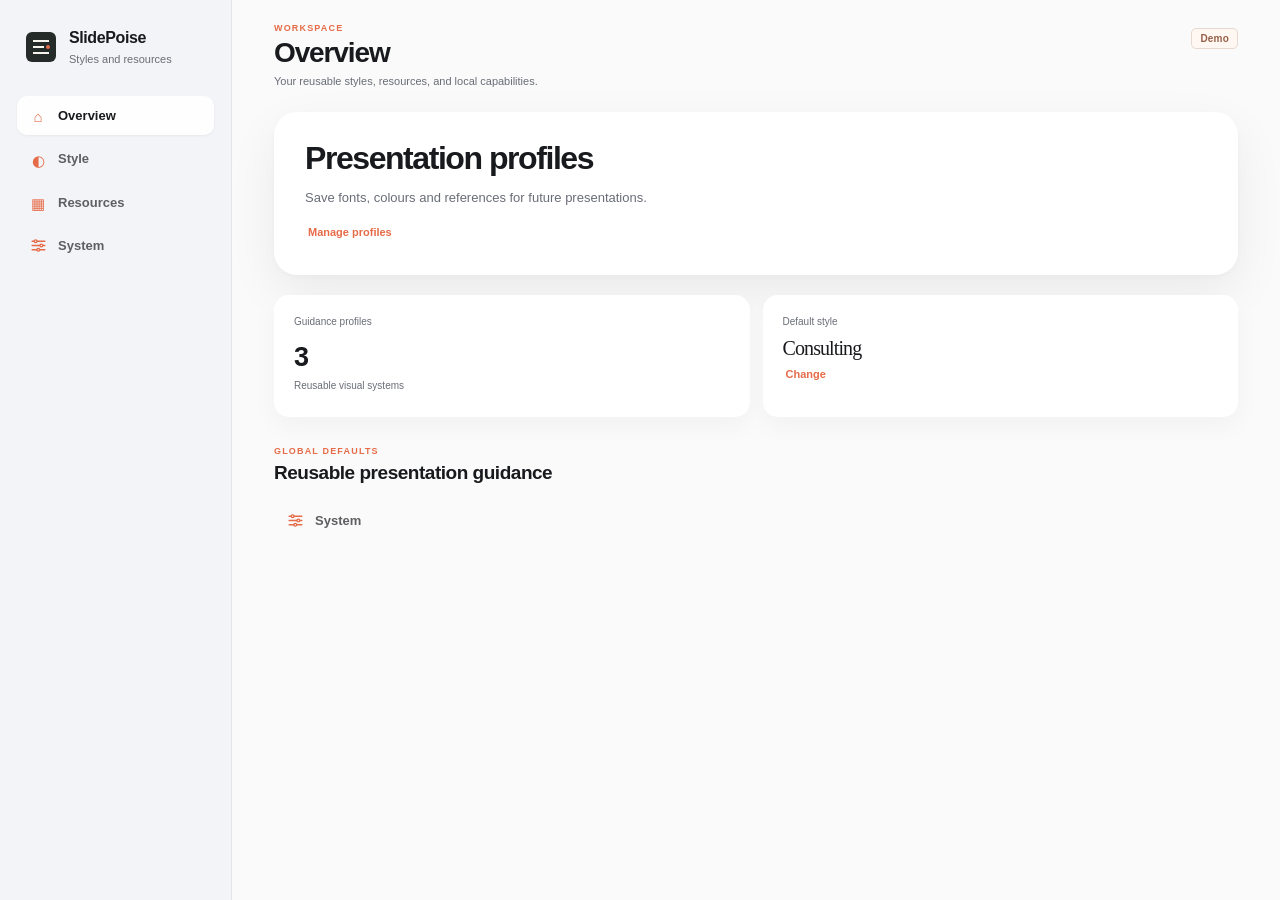
==== docs/site/console-demo/index.html @ f477fc36 "Publish the existing SlidePoise showcase at its own address" ====
<!doctype html>
<html lang="en">
<head>
<meta http-equiv="Content-Security-Policy" content="default-src 'self' data:; script-src 'self'; style-src 'self' 'unsafe-inline'; img-src 'self' data: blob:; connect-src 'none'; form-action 'none'; object-src 'none'; base-uri 'none'">
  <meta charset="utf-8">
  <meta name="viewport" content="width=device-width, initial-scale=1">
  <title>SlidePoise Console demo</title>
  <link rel="icon" href="mark.svg" type="image/svg+xml">
  <link rel="stylesheet" href="styles.css?v=af4ae235065250c0">
<link rel="stylesheet" href="demo.css"></head>
<body>
  <div class="app-shell">
    <aside class="sidebar">
      <div class="brand"><img class="brand-mark" src="mark.svg" width="32" height="32" alt=""><div><strong>SlidePoise</strong><small>Styles and resources</small></div></div>
      <nav aria-label="Primary">
        <button class="nav-item active" data-view="overview"><span class="nav-icon">⌂</span><span>Overview</span></button>
        <button class="nav-item" data-view="design"><span class="nav-icon">◐</span><span>Style</span></button>
        <button class="nav-item" data-view="resources"><span class="nav-icon">▦</span><span>Resources</span></button>
        <button class="nav-item" data-view="system"><span class="nav-icon"><svg viewBox="0 0 18 18" aria-hidden="true" focusable="false"><path d="M2.25 4.5h2.25m3 0h8.25M2.25 9h8.25m3 0h2.25M2.25 13.5h5m3 0h5.5"/><circle cx="6" cy="4.5" r="1.5"/><circle cx="12" cy="9" r="1.5"/><circle cx="8.75" cy="13.5" r="1.5"/></svg></span><span>System</span></button>
      </nav>
      
    </aside>
    <main>
      <header class="topbar"><div><p class="eyebrow" id="view-eyebrow">WORKSPACE</p><h1 id="view-title" tabindex="-1">Overview</h1><p id="view-description" class="view-description"></p></div><span class="demo-badge">Demo</span></header>
      <section class="view active" id="view-overview">
        <div class="hero-panel"><div><h2>Presentation profiles</h2><p>Save fonts, colours and references for future presentations.</p><button class="text-button" data-view="design">Manage profiles</button></div></div>
        <div class="overview-metrics" id="metrics"></div>
        <div class="overview-guidance">
        <div class="section-heading"><div><p class="eyebrow">GLOBAL DEFAULTS</p><h3>Reusable presentation guidance</h3></div></div>
        <button class="nav-item" data-view="system"><span class="nav-icon"><svg viewBox="0 0 18 18" aria-hidden="true" focusable="false"><path d="M2.25 4.5h2.25m3 0h8.25M2.25 9h8.25m3 0h2.25M2.25 13.5h5m3 0h5.5"/><circle cx="6" cy="4.5" r="1.5"/><circle cx="12" cy="9" r="1.5"/><circle cx="8.75" cy="13.5" r="1.5"/></svg></span><span>System</span></button>
        </div>
      </section>
      <section class="view" id="view-design"><div id="profile-chooser"></div><div class="design-settings" id="design-settings"></div></section>
      <section class="view" id="view-resources"><div class="library-grid" id="library-grid"></div></section>
      <section class="view" id="view-system"><div id="system-settings"></div><div class="health-grid" id="health-grid"></div></section>
    </main>
  </div>
  <dialog id="editor-dialog"><form id="editor-form"><div class="dialog-heading"><div><p class="eyebrow" id="editor-scope"></p><h2 id="editor-title"></h2></div><button type="button" class="icon-button" data-close aria-label="Close">×</button></div><div id="editor-fields"></div><p class="setting-help" id="editor-help"></p><p id="editor-error" class="error-message" role="alert" hidden></p><div class="dialog-actions"><button type="button" class="quiet-button" data-close>Cancel</button><button class="primary-button" id="editor-save" type="submit">Save changes</button></div></form></dialog>
  <dialog id="preview-dialog"><div class="preview-shell"><div class="dialog-heading"><h2 id="preview-title">Preview</h2><button class="icon-button" data-close aria-label="Close">×</button></div><div id="preview-body"></div></div></dialog>
  <dialog id="library-dialog" class="collection-dialog"><div class="dialog-heading"><div><p class="eyebrow">LIBRARY SET</p><h2 id="library-title"></h2></div><button class="icon-button" data-close aria-label="Close set">×</button></div><div id="library-detail"></div></dialog>
  <dialog id="profile-dialog" class="collection-dialog"><div class="dialog-heading"><div><p class="eyebrow" id="profile-dialog-scope">GUIDANCE PROFILE</p><h2 id="profile-title"></h2></div><button class="icon-button" data-close aria-label="Close profile">×</button></div><div id="profile-content"></div></dialog>
  <dialog id="component-dialog" class="component-dialog"><div class="dialog-heading"><div><p class="eyebrow">NATIVE COMPONENT</p><h2 id="component-title"></h2></div><button class="icon-button" data-close aria-label="Close component">×</button></div><div id="component-content"></div></dialog>
  <div id="toast" class="toast" role="status" hidden></div>
  <script src="dialog-dismiss.js"></script>
  <script src="fixtures.js"></script><script src="adapter.js?v=95c6bebb378f7e5f"></script><script src="app.js?v=a6e9fded26f8b0d4"></script>
  <script src="authoring.js"></script>
  <script src="components.js"></script>
</body>
</html>
---- docs/site/console-demo/styles.css ----
:root {
  font: 100%/1.5 -apple-system, BlinkMacSystemFont, "SF Pro Text", "Segoe UI", sans-serif;
  color: #191a1d;
  background: #fafafa;
  --ink: #191a1d;
  --muted: #696d76;
  --faint: #858a94;
  --line: #e3e5e9;
  --surface: #fff;
  --accent: #e66b48;
  --soft: #fff0e9;
  --green: #23845a;
  --shadow: 0 18px 50px rgba(0,0,0,.065), 0 2px 8px rgba(0,0,0,.035);
}
* { box-sizing: border-box; }
[hidden] { display: none !important; }
body { margin: 0; min-width: 320px; min-height: 100vh; background: #fafafa; }
button, input, select, textarea { font: inherit; }
button { color: inherit; cursor: pointer; }
button:focus-visible, a:focus-visible { outline: 2px solid rgba(230,107,72,.42); outline-offset: 2px; }
.app-shell { display: grid; grid-template-columns: 232px minmax(0,1fr); min-height: 100vh; }
.sidebar { position: sticky; top: 0; height: 100vh; display: flex; flex-direction: column; padding: 24px 17px 18px; border-right: 1px solid var(--line); background: #f3f4f7; backdrop-filter: blur(24px) saturate(150%); }
.brand { display: flex; align-items: center; gap: 12px; padding: 2px 8px 28px; }
.brand strong, .brand small, .sidebar-footer strong, .sidebar-footer small { display: block; }
.brand strong { font-size: 16px; letter-spacing: -.025em; }
.brand small, .sidebar-footer small { margin-top: 1px; color: var(--muted); font-size: 11px; }
.brand-mark { display: block; width: 32px; height: 32px; flex: 0 0 auto; }
nav { display: grid; gap: 4px; }
.nav-item { display: flex; align-items: center; gap: 11px; padding: 10px 12px; border: 0; border-radius: 10px; color: #5f5f63; background: transparent; text-align: left; font-size: 13px; font-weight: 560; transition: background 120ms ease, transform 100ms ease; }
.nav-item:active { transform: scale(.98); }
.nav-item.active { color: var(--ink); background: rgba(255,255,255,.9); box-shadow: 0 1px 3px rgba(0,0,0,.055); }
.nav-icon { width: 18px; height: 18px; display: grid; place-items: center; flex: 0 0 18px; color: var(--accent); text-align: center; font-size: 15px; }
.nav-icon svg { display: block; width: 17px; height: 17px; overflow: visible; fill: none; stroke: currentColor; stroke-width: 1.4; stroke-linecap: round; stroke-linejoin: round; }
.sidebar-footer { display: flex; align-items: center; gap: 10px; margin-top: auto; padding: 14px 9px 0; border-top: 1px solid var(--line); }
.sidebar-footer strong { font-size: 11px; }
.status-dot, .scope-dot { width: 8px; height: 8px; flex: 0 0 auto; border-radius: 50%; background: var(--green); box-shadow: 0 0 0 4px rgba(35,132,90,.12); }
main { width: 100%; max-width: 1460px; margin: 0 auto; padding: 0 42px 64px; }
.topbar { min-height: 112px; display: flex; align-items: center; justify-content: space-between; gap: 28px; }
.topbar h1 { margin: 2px 0 0; font-size: 28px; line-height: 1.08; font-weight: 670; letter-spacing: -.04em; }
.eyebrow { margin: 0; color: var(--accent); font-size: 9px; font-weight: 750; letter-spacing: .13em; text-transform: uppercase; }
.view-description { margin: 5px 0 0; color: var(--muted); font-size: 11px; }
.top-actions, .inline-actions, .dialog-actions, .card-actions { display: flex; align-items: center; gap: 9px; }
.primary-button, .quiet-button, .text-button, .icon-button { border: 0; border-radius: 9px; transition: transform 100ms ease, background 120ms ease, box-shadow 120ms ease; }
.primary-button { padding: 10px 15px; color: #fff; background: var(--ink); box-shadow: 0 5px 14px rgba(0,0,0,.14); font-size: 12px; font-weight: 650; }
.quiet-button { padding: 10px 14px; color: #454549; background: rgba(255,255,255,.78); box-shadow: inset 0 0 0 1px var(--line); font-size: 12px; font-weight: 600; }
.text-button { padding: 6px 3px; color: var(--accent); background: transparent; font-size: 11px; font-weight: 650; }
.icon-button { width: 32px; height: 32px; display: grid; place-items: center; color: var(--muted); background: rgba(0,0,0,.04); font-size: 19px; }
.primary-button:active, .quiet-button:active, .text-button:active { transform: scale(.97); }
.view { display: none; animation: materialize 220ms ease-out both; }
.view.active { display: block; }
@keyframes materialize { from { opacity: 0; transform: translateY(4px); } to { opacity: 1; transform: none; } }
#view-overview.active { display: grid; gap: 20px; }
.overview-guidance { display: grid; gap: 14px; margin-top: 8px; }
.overview-guidance > .section-heading { margin: 0; }
.hero-panel { display: flex; align-items: center; justify-content: space-between; overflow: hidden; padding: 28px 30px; border: 1px solid rgba(255,255,255,.84); border-radius: 23px; background: var(--surface); box-shadow: var(--shadow); }
.hero-panel h2 { margin: 0; font: 550 clamp(24px,2.6vw,32px)/1.1 -apple-system, BlinkMacSystemFont, "Segoe UI", sans-serif; letter-spacing: -.045em; }
.hero-panel p { margin: 12px 0 10px; color: var(--muted); font-size: 13px; }
.overview-metrics { display: grid; grid-template-columns: repeat(2,minmax(0,1fr)); gap: 13px; }
.metric-card, .latest-presentation-card, .overview-link, .library-card, .health-card, .design-control, .settings-panel { border: 1px solid rgba(255,255,255,.9); background: var(--surface); box-shadow: 0 8px 26px rgba(0,0,0,.04); }
.metric-card { min-height: 122px; padding: 18px 19px; border-radius: 15px; }
.metric-card > span, .metric-card small { display: block; color: var(--muted); font-size: 10px; }
.metric-card strong { display: block; margin-top: 8px; font-size: 27px; letter-spacing: -.045em; }
.metric-card .metric-profile { font: 500 20px/1.15 ui-serif, Georgia, serif; }
.latest-presentation-card { min-height: 257px; display: flex; align-items: center; gap: 25px; padding: 15px; border-radius: 16px; }
.latest-presentation-card h3 { margin: 4px 0 8px; font: 500 20px/1.15 ui-serif, Georgia, serif; }
.latest-preview { width: 58%; aspect-ratio: 16/9; overflow: hidden; border: 0; border-radius: 9px; background: #eee; }
.latest-preview img { width: 100%; height: 100%; display: block; object-fit: contain; }
.empty-slide { width: 54%; aspect-ratio: 16/9; position: relative; overflow: hidden; border-radius: 9px; background: #f8f6f3; box-shadow: inset 0 0 0 1px var(--line); }
.empty-slide span { position: absolute; width: 42%; height: 45%; left: 28%; top: 27%; border: 1px solid rgba(230,107,72,.35); }
.empty-slide i { position: absolute; width: 21%; height: 31%; background: rgba(230,107,72,.12); }
.empty-slide i:nth-child(2) { left: 19%; top: 20%; }.empty-slide i:nth-child(3) { right: 18%; bottom: 18%; }
.section-heading { display: flex; align-items: end; justify-content: space-between; gap: 18px; margin: 0 0 14px; }
.section-heading h3, .settings-panel h3 { margin: 0; font-size: 19px; letter-spacing: -.025em; }
.overview-links, .library-grid, .health-grid { display: grid; grid-template-columns: repeat(3,minmax(0,1fr)); gap: 13px; }
.overview-link { min-height: 152px; display: flex; flex-direction: column; padding: 20px; border-radius: 16px; text-align: left; transition: background 140ms ease, box-shadow 140ms ease; }
.overview-link:active { background: var(--soft); }
.overview-link .open-label { padding-top: 18px; }
.run-card-open { width: 100%; min-height: 190px; display: flex; flex: 1; flex-direction: column; padding: 19px; border: 0; background: transparent; text-align: left; }
.run-card-open:active { transform: scale(.992); }
.overview-link h4 { margin: 0 0 8px; font-size: 16px; line-height: 1.25; letter-spacing: -.025em; }
.overview-link p { margin: 0; color: var(--muted); font-size: 11px; }
.card-top { display: flex; justify-content: space-between; align-items: center; }
.card-actions { margin-top: auto; justify-content: flex-end; }
.project-path { display: block; max-width: 100%; overflow: hidden; margin-top: 10px; color: var(--faint); font: 8px/1.45 ui-monospace, SFMono-Regular, Menlo, monospace; text-overflow: ellipsis; white-space: nowrap; }
.status-label { display: inline-flex; align-items: center; gap: 6px; color: var(--green); font-size: 9px; font-weight: 650; text-transform: capitalize; }
.status-label::before { content: ""; width: 6px; height: 6px; border-radius: 50%; background: currentColor; }
.status-label.unavailable { color: #a15b49; }
.run-stage-strip { display: grid; grid-template-columns: repeat(4,minmax(0,1fr)); gap: 5px; margin: 20px 0 13px; }
.run-stage-strip > span { min-width: 0; color: var(--faint); }
.run-stage-strip i { display: block; height: 3px; border-radius: 3px; background: rgba(0,0,0,.07); }
.run-stage-strip small { display: block; margin-top: 6px; overflow: hidden; font-size: 7px; line-height: 1.3; text-overflow: ellipsis; white-space: nowrap; }
.run-stage-strip .available i { background: rgba(230,107,72,.35); }
.run-stage-strip .current { color: var(--ink); }
.run-stage-strip .current i { height: 4px; background: var(--accent); }
.open-label { display: flex; align-items: center; justify-content: space-between; margin-top: auto; color: var(--accent); font-size: 10px; font-weight: 650; }
.open-label b { color: var(--faint); font-size: 18px; font-weight: 400; }
.muted { color: var(--muted); font-size: 11px; line-height: 1.5; }
.empty-state { min-height: 126px; grid-column: 1/-1; display: grid; place-content: center; padding: 28px; border: 1px dashed rgba(0,0,0,.12); border-radius: 16px; text-align: center; }
.empty-state p { margin: 5px 0 0; color: var(--muted); font-size: 11px; }
.segmented { display: flex; gap: 3px; padding: 3px; border-radius: 10px; background: rgba(0,0,0,.045); }
.segmented button { padding: 7px 12px; border: 0; border-radius: 8px; color: var(--muted); background: transparent; font-size: 10px; }
.segmented button.selected { color: var(--ink); background: white; box-shadow: 0 1px 3px rgba(0,0,0,.08); }
.scope-banner { display: flex; align-items: center; gap: 13px; margin-bottom: 17px; padding: 13px 16px; border-radius: 13px; background: rgba(255,255,255,.63); box-shadow: inset 0 0 0 1px rgba(0,0,0,.045); }
.scope-banner strong, .scope-banner p { display: block; margin: 0; }.scope-banner strong { font-size: 11px; }.scope-banner p { margin-top: 2px; color: var(--muted); font-size: 10px; }
.scope-actions { display: flex; align-items: center; gap: 8px; margin-left: auto; }
.design-settings { display: grid; gap: 13px; }
.design-control { display: grid; grid-template-columns: minmax(0,1fr) auto; align-items: center; gap: 20px; padding: 22px; border-radius: 16px; text-align: left; transition: transform 120ms ease, box-shadow 120ms ease; }
.design-copy strong { display: block; margin-top: 8px; font: 500 22px/1.15 ui-serif, Georgia, serif; }
.design-copy p { margin: 7px 0 0; color: var(--muted); font-size: 10px; }
.inheritance { display: inline-block; margin-top: 10px; color: var(--accent); font-size: 9px; }
.design-visual, .type-preview, .palette-preview { width: 176px; min-height: 105px; display: grid; place-items: center; border: 1px solid var(--line); border-radius: 13px; background: rgba(255,255,255,.68); }
.design-visual small, .palette-preview small { color: var(--accent); font-size: 9px; }
.communication-mini { width: 88px; height: 48px; position: relative; display: block; }
.communication-mini i, .communication-mini b, .communication-mini em { position: absolute; display: block; background: var(--accent); }
.communication-mini i { left: 0; top: 2px; width: 24px; height: 44px; opacity: .15; }.communication-mini b { left: 33px; top: 4px; width: 55px; height: 6px; }.communication-mini b:nth-of-type(2) { top: 17px; width: 40px; opacity: .45; }.communication-mini em { left: 33px; top: 31px; width: 55px; height: 15px; opacity: .13; }
.density-summary { display: flex; align-items: center; gap: 12px; margin-top: 13px; color: var(--muted); font-size: 9px; }
.density-bars { display: flex; gap: 3px; }.density-bars i { width: 12px; height: 4px; background: var(--accent); opacity: .55; }
.type-preview b, .type-preview small { display: block; }.type-preview b { font-size: 31px; font-weight: 500; }.type-preview small { color: var(--muted); font-size: 10px; }
.type-divider { color: var(--faint); font-family: inherit; font-size: 15px; }
.palette-preview { grid-template-columns: repeat(4,26px); align-content: center; gap: 5px; }.palette-preview i { width: 26px; height: 38px; display: block; border-radius: 4px; }.palette-preview small { grid-column: 1/-1; margin-top: 10px; text-align: center; }
.inline-label { display: grid; gap: 4px; color: var(--muted); font-size: 9px; text-transform: uppercase; letter-spacing: .07em; }
select, input, textarea { width: 100%; min-width: 0; padding: 10px 11px; border: 1px solid var(--line); border-radius: 11px; color: var(--ink); background: rgba(255,255,255,.88); outline: none; }
select { appearance: none; padding-right: 38px; background-image: radial-gradient(circle at calc(100% - 18px) 50%, rgba(0,0,0,.055) 0 11px, transparent 11.5px), linear-gradient(45deg, transparent 50%, #6e6e73 50%), linear-gradient(135deg, #6e6e73 50%, transparent 50%); background-position: center, calc(100% - 20px) 50%, calc(100% - 16px) 50%; background-size: auto, 4px 4px, 4px 4px; background-repeat: no-repeat; }
select:focus, input:focus, textarea:focus { border-color: rgba(230,107,72,.5); box-shadow: 0 0 0 3px rgba(230,107,72,.09); }
.library-card { min-height: 190px; padding: 20px; border-radius: 16px; text-align: left; }
.library-card h3 { margin: 17px 0 4px; }.library-card p { margin: 0; color: var(--muted); font-size: 11px; }.library-card .text-button { display: block; margin-top: 14px; }
.collection-symbol { width: 50px; height: 50px; display: grid; place-items: center; border-radius: 13px; color: var(--accent); background: var(--soft); font-size: 24px; }
#library-detail { margin-top: 32px; }
.library-item-grid { display: grid; grid-template-columns: repeat(2,minmax(0,1fr)); gap: 10px; }
.resource-card { min-height: 140px; display: grid; grid-template-columns: 128px 1fr; gap: 14px; padding: 12px; border: 1px solid var(--line); border-radius: 14px; background: rgba(255,255,255,.67); }
.resource-thumbnail { min-height: 112px; display: grid; place-items: center; overflow: hidden; border: 0; border-radius: 10px; background: #f0efed; }.resource-thumbnail img { width: 100%; height: 100%; object-fit: contain; }.resource-copy h4 { margin: 3px 0 6px; }.resource-copy p { margin: 0; color: var(--muted); font-size: 10px; }
.settings-panel { margin-bottom: 14px; padding: 20px; border-radius: 16px; }.settings-panel > .muted { margin: 4px 0 15px; }.settings-panel > label:not(.setting-row) { display: block; margin-top: 15px; color: var(--muted); font-size: 10px; }.settings-panel > label input, .settings-panel > label textarea { margin-top: 6px; }
.setting-row { min-height: 64px; display: grid; grid-template-columns: minmax(0,1fr) 220px; align-items: center; gap: 18px; padding: 11px 0; border-top: 1px solid var(--line); }.setting-row strong, .setting-row small { display: block; }.setting-row strong { font-size: 11px; }.setting-row small { margin-top: 2px; color: var(--muted); font-size: 9px; }
.switch-control { justify-self: end; }.switch-control input { position: absolute; opacity: 0; pointer-events: none; }.switch-control span { width: 42px; height: 24px; display: block; padding: 3px; border-radius: 99px; background: #b7b7bc; transition: 160ms ease; }.switch-control span::after { content: ""; width: 18px; height: 18px; display: block; border-radius: 50%; background: #fff; box-shadow: 0 1px 3px rgba(0,0,0,.22); transition: transform 160ms ease; }.switch-control input:checked + span { background: var(--green); }.switch-control input:checked + span::after { transform: translateX(18px); }
.health-grid { margin-top: 2px; }.health-card { position: relative; width: 100%; height: 138px; display: block; padding: 18px; border-radius: 14px; text-align: left; transition: transform 100ms ease, box-shadow 140ms ease; }.health-card:active { transform: scale(.985); }.health-card h4 { margin: 15px 0 4px; font-size: 16px; }.health-card p { max-width: calc(100% - 24px); margin: 0; overflow: hidden; color: var(--muted); font-size: 11px; line-height: 1.4; text-overflow: ellipsis; white-space: nowrap; }.health-card > b { position: absolute; right: 18px; bottom: 16px; color: var(--faint); font-size: 20px; font-weight: 400; }
.project-workspace-heading { display: flex; align-items: end; justify-content: space-between; gap: 20px; margin: 8px 0 20px; }.project-workspace-heading h2 { margin: 3px 0 0; font: 500 34px/1.1 ui-serif, Georgia, serif; letter-spacing: -.035em; }.back-button { margin-bottom: 5px; }
.run-panel-frame { display: block; width: 100%; min-height: calc(100vh - 188px); margin-top: 10px; border: 1px solid var(--line); border-radius: 17px; background: #f7f7f8; box-shadow: 0 8px 26px rgba(0,0,0,.04); }
.output-grid { display: grid; grid-template-columns: repeat(3,1fr); gap: 12px; }.output-card { min-height: 150px; display: flex; flex-direction: column; padding: 11px; border: 1px solid var(--line); border-radius: 13px; background: rgba(255,255,255,.65); }.output-card a { margin-top: 9px; color: var(--ink); font-size: 10px; font-weight: 650; text-decoration: none; }.output-card small { color: var(--muted); font-size: 8px; }.output-image { aspect-ratio: 16/9; overflow: hidden; padding: 0; border: 0; border-radius: 7px; background: #eee; }.output-image img { width: 100%; height: 100%; display: block; object-fit: contain; }.file-type { flex: 1; display: grid; place-items: center; border-radius: 7px; color: var(--accent); background: var(--soft); font-weight: 750; }
.technical-files { margin-top: 22px; padding: 14px; border-top: 1px solid var(--line); }.technical-files summary { cursor: pointer; font-size: 10px; font-weight: 650; }.technical-files a { display: block; padding: 5px 0; color: var(--muted); font: 8px ui-monospace, monospace; text-decoration: none; }
.file-list { display: grid; gap: 6px; }.file-row { display: flex; justify-content: space-between; gap: 20px; padding: 12px 14px; border-radius: 10px; color: var(--ink); background: rgba(255,255,255,.7); font-size: 10px; text-decoration: none; }.file-row small { color: var(--muted); }.file-button { display: inline-block; }
dialog { box-sizing: border-box; width: min(780px,calc(100vw - 60px)); max-width: calc(100vw - 32px); max-height: calc(100vh - 60px); padding: 0; overflow-x: hidden; overflow-y: auto; border: 1px solid rgba(255,255,255,.8); border-radius: 19px; background: rgba(250,250,251,.96); box-shadow: 0 28px 90px rgba(0,0,0,.22); backdrop-filter: blur(24px); }dialog::backdrop { background: rgba(25,25,27,.24); backdrop-filter: blur(4px); }
#editor-form, .preview-shell { box-sizing: border-box; width: 100%; min-width: 0; padding: 24px; }.dialog-heading { display: flex; align-items: start; justify-content: space-between; gap: 20px; margin-bottom: 20px; }.dialog-heading h2 { margin: 3px 0 0; font-size: 21px; letter-spacing: -.03em; }.dialog-actions { justify-content: flex-end; margin-top: 20px; }
#editor-fields, #profile-content, #library-detail, #component-content, fieldset, .choice-grid, .font-grid, .set-choice-grid { min-width: 0; max-width: 100%; }
#editor-fields > label, fieldset > label { display: block; margin-top: 14px; color: var(--muted); font-size: 10px; }fieldset { margin: 0 0 16px; padding: 15px; border: 1px solid var(--line); border-radius: 13px; }legend { padding: 0 7px; color: var(--muted); font-size: 10px; font-weight: 650; }
.guidance-choice-grid { display: grid; grid-template-columns: repeat(2,1fr); gap: 9px; }.profile-choice input { position: absolute; opacity: 0; }.profile-choice span { min-height: 120px; display: block; padding: 17px; border: 1px solid var(--line); border-radius: 12px; background: rgba(255,255,255,.68); }.profile-choice strong, .profile-choice small { display: block; }.profile-choice small { margin-top: 7px; color: var(--muted); font-size: 9px; }.profile-choice input:checked + span { border-color: var(--accent); box-shadow: 0 0 0 3px rgba(230,107,72,.09); }
.font-grid { max-height: 245px; display: grid; grid-template-columns: repeat(3,1fr); gap: 7px; overflow: auto; }.font-choice { min-height: 72px; padding: 10px; border: 1px solid var(--line); border-radius: 10px; background: rgba(255,255,255,.7); text-align: left; }.font-choice strong, .font-choice span { display: block; }.font-choice strong { font-size: 10px; }.font-choice span { margin-top: 7px; font-size: 18px; }.font-choice.selected { border-color: var(--accent); box-shadow: 0 0 0 3px rgba(230,107,72,.09); }
.color-grid { display: grid; grid-template-columns: repeat(2,1fr); gap: 10px; }.color-grid label { color: var(--muted); font-size: 9px; }.color-input { display: grid; grid-template-columns: 42px 1fr; gap: 6px; margin-top: 5px; }.color-input input[type="color"] { height: 39px; padding: 3px; }
.setting-help { color: var(--muted); font-size: 9px; }.error-message { padding: 10px; border-radius: 9px; color: #8f3528; background: #f9e8e4; font-size: 10px; }
#preview-body img { width: 100%; max-height: 72vh; display: block; object-fit: contain; border-radius: 10px; background: white; }
.toast { position: fixed; z-index: 100; right: 24px; bottom: 24px; max-width: 420px; padding: 11px 14px; border-radius: 10px; color: #fff; background: rgba(29,29,31,.94); box-shadow: 0 12px 30px rgba(0,0,0,.18); font-size: 11px; }

.profile-list-actions { display: flex; justify-content: flex-end; margin-bottom: 12px; }
.profile-strip { display: grid; grid-template-columns: repeat(3,minmax(0,1fr)); gap: 10px; margin-bottom: 17px; }
.profile-tile { min-width: 0; overflow: hidden; border: 1px solid rgba(255,255,255,.9); border-radius: 16px; color: var(--ink); background: rgba(255,255,255,.7); box-shadow: 0 5px 18px rgba(0,0,0,.035); transition: transform 120ms ease, border-color 120ms ease, box-shadow 120ms ease; }
.profile-tile.selected { border-color: rgba(230,107,72,.5); box-shadow: 0 0 0 3px rgba(230,107,72,.08), 0 12px 28px rgba(0,0,0,.06); }
.profile-open { width: 100%; min-height: 126px; display: grid; grid-template-columns: 76px minmax(0,1fr) 14px; align-items: center; gap: 14px; padding: 14px; border: 0; background: transparent; text-align: left; }.profile-open:active { transform: scale(.99); }.profile-open > span strong, .profile-open > span small { display: block; }.profile-open > span strong { font-size: 12px; }.profile-open > span small { max-height: 48px; margin-top: 5px; overflow: hidden; color: var(--muted); font-size: 9px; line-height: 1.45; }.profile-open > b { color: var(--faint); font-size: 20px; font-weight: 400; }
.profile-default-control { width: 100%; display: flex; align-items: center; gap: 7px; padding: 10px 14px; border: 0; border-top: 1px solid var(--line); color: var(--muted); background: rgba(255,255,255,.34); font-size: 10px; font-weight: 620; text-align: left; }.profile-default-control i { width: 10px; height: 10px; border: 1.5px solid #aaaab0; border-radius: 50%; }.profile-default-control.selected { color: var(--ink); }.profile-default-control.selected i { border: 3px solid var(--accent); background: #fff; }.profile-default-control:disabled { cursor: default; opacity: 1; }
.profile-mini { position: relative; width: 76px; height: 90px; display: block; overflow: hidden; border-radius: 8px; background: #fff; box-shadow: 0 7px 16px rgba(0,0,0,.09); }
.profile-mini i, .profile-mini b, .profile-mini em { position: absolute; display: block; }
.profile-mini.consulting i { inset: 10px 9px auto; height: 4px; background: var(--accent); }.profile-mini.consulting b { inset: 23px 10px auto; height: 24px; border-top: 5px solid #171717; border-bottom: 1px solid #ddd; }.profile-mini.consulting em { inset: auto 10px 10px; height: 25px; background: #f7e9e2; }
.profile-mini.archive { background: #eee5d8; }.profile-mini.archive i { width: 50px; height: 48px; left: 8px; top: 25px; transform: rotate(-7deg); background: rgba(160,113,65,.18); }.profile-mini.archive b { width: 28px; height: 38px; right: 8px; top: 18px; background: #283039; }.profile-mini.archive em { width: 42px; height: 1px; left: 16px; bottom: 13px; background: #675444; }
.profile-mini.monochrome { background: #efefef; }.profile-mini.monochrome i { width: 26px; height: 90px; left: 0; background: #191919; }.profile-mini.monochrome b { width: 34px; height: 27px; right: 7px; top: 11px; background: #bfc1c2; }.profile-mini.monochrome em { width: 34px; height: 34px; right: 7px; bottom: 9px; background: #fff; border: 1px solid #cacaca; }
.profile-mini.adaptive { background: var(--preview-surface); }.profile-mini.adaptive i { width: 24px; height: 90px; left: 0; background: var(--preview-primary); }.profile-mini.adaptive b { width: 36px; height: 28px; right: 8px; top: 11px; background: var(--preview-secondary); }.profile-mini.adaptive em { width: 36px; height: 34px; right: 8px; bottom: 9px; background: color-mix(in srgb,var(--preview-primary) 14%,var(--preview-surface)); border: 1px solid color-mix(in srgb,var(--preview-primary) 22%,transparent); }
.set-stack { width: 176px; min-height: 105px; display: grid; grid-template-columns: 42px 42px; place-content: center; gap: 9px; border: 1px solid var(--line); border-radius: 13px; background: rgba(255,255,255,.68); }.set-stack span { width: 42px; height: 42px; display: grid; place-items: center; border-radius: 12px; color: var(--accent); background: var(--soft); font-size: 20px; }.set-stack small { grid-column: 1/-1; color: var(--accent); font-size: 9px; text-align: center; }
.choice-grid { display: grid; grid-template-columns: repeat(3,minmax(0,1fr)); gap: 8px; }.choice-grid.compact { grid-template-columns: repeat(auto-fit,minmax(130px,1fr)); }
.choice-card input, .set-choice input, .profile-choice input { position: absolute; width: 1px; height: 1px; margin: 0; padding: 0; opacity: 0; pointer-events: none; clip-path: inset(50%); }
.choice-card > span { min-height: 100px; display: block; position: relative; padding: 15px 14px 13px 38px; border: 1px solid var(--line); border-radius: 13px; background: rgba(255,255,255,.68); transition: border-color 120ms ease, box-shadow 120ms ease, transform 100ms ease; }
.choice-grid.compact .choice-card > span { min-height: 70px; }
.choice-card > span > i { position: absolute; left: 14px; top: 15px; width: 15px; height: 15px; border: 1.5px solid #aaaab0; border-radius: 50%; }
.choice-card strong, .choice-card small { display: block; }.choice-card strong { font-size: 10px; }.choice-card small { margin-top: 5px; color: var(--muted); font-size: 8px; line-height: 1.4; }
.choice-card input:checked + span { border-color: rgba(230,107,72,.5); box-shadow: 0 0 0 3px rgba(230,107,72,.08); }.choice-card input:checked + span > i { border: 4px solid var(--accent); background: #fff; }.choice-card:active > span { transform: scale(.985); }
.set-choice-grid { display: grid; grid-template-columns: repeat(2,minmax(0,1fr)); gap: 9px; }.set-choice > span { min-height: 118px; display: grid; grid-template-columns: 34px minmax(0,1fr); align-content: center; column-gap: 11px; padding: 14px; border: 1px solid var(--line); border-radius: 13px; background: rgba(255,255,255,.68); }.set-choice b { grid-row: 1 / 3; width: 34px; height: 34px; display: grid; place-items: center; border-radius: 10px; color: var(--accent); background: var(--soft); }.set-choice strong, .set-choice small { display: block; }.set-choice strong { font-size: 10px; }.set-choice small { margin-top: 4px; color: var(--muted); font-size: 8px; line-height: 1.4; }.set-choice input:checked + span { border-color: rgba(230,107,72,.5); box-shadow: 0 0 0 3px rgba(230,107,72,.08); }
.library-grid { grid-template-columns: repeat(2,minmax(0,1fr)); align-items: start; }.library-group { overflow: hidden; border: 1px solid rgba(255,255,255,.9); border-radius: 17px; background: rgba(255,255,255,.72); box-shadow: 0 8px 26px rgba(0,0,0,.04); }.library-group-heading { display: flex; align-items: center; gap: 14px; padding: 18px; border-bottom: 1px solid var(--line); }.library-group-heading .collection-symbol { flex: 0 0 auto; }.library-group-heading h3 { margin: 3px 0 2px; font-size: 16px; }.library-group-heading p:not(.eyebrow) { margin: 0; color: var(--muted); font-size: 9px; }.set-list { display: grid; }.set-row { min-height: 93px; display: grid; grid-template-columns: 54px minmax(0,1fr) 16px; align-items: center; gap: 13px; padding: 13px 17px; border: 0; border-top: 1px solid var(--line); background: transparent; text-align: left; }.set-row:first-child { border-top: 0; }.set-row > span strong, .set-row > span small { display: block; }.set-row > span strong { font-size: 11px; }.set-row > span small { margin-top: 4px; color: var(--muted); font-size: 8px; line-height: 1.4; }.set-row > b { color: var(--faint); font-size: 19px; font-weight: 400; }.set-source { padding: 5px 6px; border-radius: 7px; color: var(--accent); background: var(--soft); font-size: 8px; text-align: center; }
.set-detail-heading { display: grid; grid-template-columns: 100px minmax(0,1fr); gap: 18px; padding: 18px 0; border-top: 1px solid var(--line); }.set-detail-heading h3 { margin: 7px 0 4px; font-size: 23px; }.set-detail-heading p { max-width: 720px; margin: 0; color: var(--muted); font-size: 10px; }.remote-set-explainer { display: flex; align-items: center; gap: 16px; padding: 24px; border: 1px solid rgba(255,255,255,.9); border-radius: 16px; background: rgba(255,255,255,.72); }.remote-set-explainer > span { width: 48px; height: 48px; display: grid; place-items: center; border-radius: 13px; color: var(--accent); background: var(--soft); font-size: 20px; }.remote-set-explainer strong, .remote-set-explainer p { display: block; }.remote-set-explainer strong { font-size: 12px; }.remote-set-explainer p { margin: 4px 0 0; color: var(--muted); font-size: 10px; }
.set-add-button { margin-top: 13px; }
@media (max-width: 1050px) { .app-shell { grid-template-columns: 78px 1fr; }.sidebar { padding-inline: 12px; }.brand { justify-content: center; }.brand > div:last-child, .sidebar-footer > div:last-child, .nav-item span:last-child { display: none; }.nav-item { justify-content: center; }.sidebar-footer { justify-content: center; }.health-grid { grid-template-columns: repeat(2,1fr); }.library-grid, .profile-strip { grid-template-columns: 1fr; } }
@media (prefers-reduced-motion: reduce) { *,*::before,*::after { animation: none !important; transition-duration: 1ms !important; } }
@media (prefers-reduced-transparency: reduce) { .sidebar, dialog { background: #fafafa; backdrop-filter: none; } }

/* Authoring surfaces retain the established rounded controls and quiet material. */
dialog.collection-dialog { box-sizing: border-box; width: min(930px, calc(100vw - 48px)); max-width: calc(100vw - 32px); padding: 26px; }
dialog.component-dialog { box-sizing: border-box; width: min(1220px, calc(100vw - 40px)); max-width: calc(100vw - 24px); padding: 24px; }
.collection-dialog .dialog-heading, .component-dialog .dialog-heading { position: sticky; top: -26px; z-index: 2; padding-block: 12px; background: #fafafa; }
.collection-intro { margin-bottom: 24px; }
.collection-intro p { max-width: 70ch; color: var(--muted); font-size: 13px; line-height: 1.6; }
.inline-actions { display: flex; align-items: center; gap: 16px; flex-wrap: wrap; }
.text-link, .text-linklink { color: var(--accent); font-size: 12px; text-decoration: none; }
.add-set-button { margin-left: auto; flex-shrink: 0; }
.collection-symbol svg { width: 27px; height: 27px; }
#library-detail { margin-top: 0; }
.guidance-section { margin: 12px 0; border: 1px solid var(--line); border-radius: 12px; overflow: hidden; background: rgba(255,255,255,.65); }
.guidance-section > summary { padding: 16px; font-size: 14px; cursor: pointer; }
.guidance-section > summary span { margin-left: 12px; font-size: 11px; color: var(--muted); }
.guidance-section-body { padding: 0 18px 18px; font-size: 13px; line-height: 1.6; overflow-wrap: anywhere; }
.guidance-section-body > .quiet-button { margin-top: 18px; }
.guidance-tree { margin: 0; }
.guidance-tree > div { padding: 11px 0; border-bottom: 1px solid var(--line); }
.guidance-tree > div:last-child { border: 0; }
.guidance-tree dt { font-size: 12px; color: var(--muted); margin-bottom: 5px; }
.guidance-tree dd { margin: 0; }
.guidance-tree .guidance-tree { margin-left: 15px; border-left: 2px solid var(--line); padding-left: 15px; }
.guidance-list { padding-left: 20px; margin: 6px 0; }
.guidance-list li { padding: 4px 0; }
.value-pill { display: inline-block; background: #efefef; padding: 1px 8px; border-radius: 5px; }
.color-value { display: inline-flex; gap: 8px; align-items: center; }
.color-value i { width: 20px; height: 20px; border-radius: 5px; border: 1px solid var(--line); }
.tree-editor { padding: 14px; border: 1px solid var(--line); border-radius: 12px; margin-bottom: 16px; min-width: 0; }
.tree-editor legend { font-size: 13px; padding-inline: 6px; }
.tree-editor label { display: grid; gap: 7px; font-size: 12px; margin: 12px 0; }
.tree-editor textarea { line-height: 1.6; resize: vertical; }
.boolean-field { display: flex !important; align-items: center; }
.boolean-field input { width: 18px; height: 18px; }
.source-disclosureclosure { margin: 16px 0; font-size: 12px; }
.source-disclosureclosure summary { cursor: pointer; padding: 12px 0; }
#structured-source { font: 12px/1.6 ui-monospace, monospace; }
.source-overridden { opacity: .45; pointer-events: none; }
.reference-editor-grid { margin-top: 20px; }
.reference-editor-grid .resource-card { grid-template-columns: 1fr; }
.reference-editor-grid .resource-thumbnail { aspect-ratio: 16 / 9; }
.reference-editor-grid .resource-copy p { font-size: 12px; line-height: 1.5; }
.reference-editor-grid .text-button { margin-top: 12px; }
.choice-card:has(.density-illustration) > span, .choice-card:has(.treatment-illustration) > span { padding: 34px 14px 15px; }
.choice-card:has(.density-illustration) strong, .choice-card:has(.treatment-illustration) strong { margin-top: 14px; font-size: 13px; }
.choice-card small { font-size: 11px; line-height: 1.45; }
.density-illustration { display: block; padding: 11px; width: 100%; aspect-ratio: 16/10; border: 1px solid #dfdedb; border-radius: 5px; background: white; box-shadow: 0 3px 6px #00000005; }
.density-illustration > b { display: block; width: 60%; height: 5px; background: #303030; }
.density-illustration > em { display: block; margin-top: 4px; width: 45%; height: 2px; background: #ccc; }
.density-illustration > span { display: grid; gap: 7px; margin-top: 11px; }
.density-2 > span { grid-template-columns: repeat(2, 1fr); }
.density-3 > span { grid-template-columns: repeat(3, 1fr); gap: 4px; }
.density-illustration > span > span { display: block; }
.density-illustration i { display: block; height: 10px; background: #e8c2aa; margin-bottom: 5px; }
.density-illustration s { display: block; height: 2px; margin-top: 4px; background: #b6b6b6; }
.density-illustration u { display: block; width: 65%; height: 18px; margin-top: 7px; background: #f3ece6; }
.design-visual .density-illustration { width: 120px; margin: 10px 0 4px; }
.palette-preview .treatment-illustration { grid-column: 1/-1; min-height: 55px; }
.palette-preview { padding: 12px 0; }
.treatment-illustration { display: flex; align-items: center; justify-content: center; gap: 12px; min-height: 70px; color: var(--accent); }
.treatment-illustration > span { display: grid; place-items: center; width: 46px; height: 46px; border-radius: 12px; }
.treatment-illustration svg { width: 30px; height: 30px; }
.treatment-illustration.tinted_surface > span, .treatment-illustration.agent_decides > span:last-child { background: #f3e6da; }
.style-live-preview { --sample-primary: #d64d20; --sample-surface: #f2eee8; --sample-background: white; --sample-text: #222; --sample-secondary: #666; padding: 22px; border: 1px solid var(--line); border-radius: 13px; background: var(--sample-background); color: var(--sample-text); }
.style-live-preview > div { display: flex; align-items: center; gap: 20px; margin: 18px 0; }
.style-live-preview h3 { margin: 0 0 8px; font-size: 23px; letter-spacing: -.025em; }
.style-live-preview p { color: var(--sample-text); font-size: 12px; }
.sample-icon { display: grid; place-items: center; flex: 0 0 60px; height: 60px; border-radius: 14px; color: var(--sample-primary); }
.sample-icon svg { width: 38px; height: 38px; }
.style-live-preview[data-treatment="tinted_surface"] .sample-icon { background: var(--sample-surface); }
.sample-bar { display: block; width: 120px; height: 4px; background: var(--sample-primary); margin-top: 15px; }
.style-live-preview > small { color: var(--sample-secondary); font-size: 11px; }
.remote-source-preview { display: grid; grid-template-columns: 160px 1fr; gap: 26px; padding: 24px 0; }
.remote-source-preview h3 { font-size: 21px; }
.remote-source-preview p { font-size: 13px; line-height: 1.6; color: var(--muted); }
.identity-sample { align-self: center; text-align: center; font: 72px Georgia, serif; }
.native-tile { color: var(--ink); text-align: left; cursor: pointer; }
.native-mini { background: #faf9f7; border-radius: 9px; display: grid; place-items: center; }
.native-mini svg { width: 100%; }
.native-tile .text-link { display: block; margin-top: 10px; }
.native-workspace { display: grid; grid-template-columns: minmax(0,1fr) 280px; gap: 24px; align-items: start; }
.native-toolbar { display: flex; justify-content: space-between; align-items: center; font-size: 12px; margin-bottom: 9px; color: var(--muted); }
#native-stage { overflow: hidden; background: white; border: 1px solid var(--line); border-radius: 7px; }
#native-stage svg { width: 100%; display: block; }
.object-hitbox { fill: transparent; stroke: transparent; stroke-width: 1.5; vector-effect: non-scaling-stroke; cursor: pointer; }
.object-hitbox.selected { stroke: #2585d7; }
.native-object-list { max-height: 280px; overflow-y: auto; border: 1px solid var(--line); border-radius: 10px; }
.native-object-row { display: grid; grid-template-columns: 55px minmax(0,1fr) auto; gap: 10px; align-items: center; width: 100%; padding: 10px 12px; border: 0; border-bottom: 1px solid var(--line); background: #ffffffaa; text-align: left; font-size: 12px; }
.native-object-row span, .native-object-row small { font-size: 10px; color: var(--muted); }
#native-inspector { padding: 16px; border: 1px solid var(--line); border-radius: 12px; background: #ffffff88; }
#native-inspector h3 { font-size: 16px; margin: 4px 0 15px; }
#native-inspector p { font-size: 12px; line-height: 1.55; color: var(--muted); }
#native-inspector label { display: grid; gap: 6px; font-size: 12px; margin-bottom: 12px; }
#native-inspector input, #native-inspector textarea { padding: 8px; font-size: 12px; }
#native-inspector fieldset { margin: 14px 0; padding: 0; border: 0; }
#native-inspector legend { margin-bottom: 10px; font-size: 12px; }
.geometry-inputs { display: grid; grid-template-columns: 1fr 1fr; gap: 8px; }
.grammar-notice { background: #efede9; border-radius: 12px; padding: 22px; font-size: 13px; line-height: 1.6; }
.capability-detail { display: block; }.capability-copy { min-width: 0; align-self: center; }.capability-lead { margin: 0 0 22px; font-size: 15px; line-height: 1.6; }.capability-copy dl { margin: 0; }.capability-copy dl > div { padding: 13px 0; border-top: 1px solid var(--line); }.capability-copy dt { margin-bottom: 4px; color: var(--muted); font-size: 10px; font-weight: 650; text-transform: uppercase; letter-spacing: .08em; }.capability-copy dd { margin: 0; overflow-wrap: anywhere; font-size: 12px; line-height: 1.5; }.capability-copy .quiet-button { margin-top: 17px; }
.set-choice > span { position: relative; padding-right: 30px; }
.set-choice input:checked + span::after { content: '✓'; position: absolute; right: 12px; top: 12px; color: var(--accent); font-size: 14px; }
.choice-card input:focus-visible + span, .set-choice input:focus-visible + span { outline: 3px solid var(--accent); outline-offset: 3px; }
@media (max-width: 800px) { .native-workspace { grid-template-columns: 1fr; }.collection-dialog .library-item-grid { grid-template-columns: 1fr; }.choice-grid { grid-template-columns: 1fr; }.choice-card .density-illustration { max-width: 230px; }.remote-source-preview { grid-template-columns: 1fr; }}
.profile-workspace-heading { display: grid; gap: 22px; margin-bottom: 24px; }
.profile-workspace-heading .text-button { justify-self: start; }
.profile-workspace-heading h2 { margin: 5px 0 8px; font-size: 34px; letter-spacing: -.045em; }
.profile-workspace-heading p:last-child { max-width: 680px; color: var(--muted); }
.profile-system-grid { display: grid; grid-template-columns: 280px minmax(0,1fr); gap: 12px; margin: 22px 0 30px; align-items: stretch; }
.profile-system-card { box-sizing: border-box; min-width: 0; height: 248px; overflow: hidden; padding: 19px; border: 1px solid rgba(255,255,255,.9); border-radius: 16px; background: rgba(255,255,255,.72); box-shadow: 0 7px 22px rgba(0,0,0,.035); }
.profile-system-card h3 { margin: 4px 0 8px; font-size: 19px; letter-spacing: -.025em; }.profile-system-card p:not(.eyebrow) { margin: 0; color: var(--muted); font-size: 11px; line-height: 1.55; }
.guidance-card { display: flex; flex-direction: column; justify-content: space-between; }.guidance-card-footer { display: flex; align-items: center; justify-content: space-between; gap: 10px; }.guidance-card-footer > span { color: var(--muted); font-size: 9px; }
.references-card { display: grid; grid-template-rows: auto minmax(0,1fr) auto; gap: 10px; }.profile-card-heading { display: flex; align-items: start; justify-content: space-between; gap: 12px; }.profile-card-heading .inline-actions { gap: 8px; }
.reference-viewport { min-width: 0; overflow: hidden; }.profile-reference-strip { height: 132px; display: flex; gap: 10px; margin: 0; padding: 1px 2px 8px; overflow-x: auto; overflow-y: hidden; overscroll-behavior-inline: contain; scroll-snap-type: x proximity; scrollbar-width: thin; scrollbar-color: #c9c7c3 transparent; }
.profile-reference-card { flex: 0 0 178px; min-width: 178px; scroll-snap-align: start; }.profile-reference-card > button { width: 178px; height: 100px; display: block; padding: 0; overflow: hidden; border: 1px solid var(--line); border-radius: 8px; background: #f5f5f5; }.profile-reference-card img { width: 100%; height: 100%; display: block; object-fit: cover; }.profile-reference-card > span { display: block; margin-top: 6px; overflow: hidden; color: var(--muted); font-size: 9px; text-overflow: ellipsis; white-space: nowrap; }
.reference-count { color: var(--muted); font-size: 9px; }.reference-empty { display: grid; align-items: center; height: 100%; }.reference-workspace-heading { display: flex; align-items: center; justify-content: space-between; gap: 18px; margin: 4px 0 20px; }.reference-workspace-heading p { max-width: 580px; margin: 0; color: var(--muted); font-size: 11px; line-height: 1.5; }
@media (max-width: 800px) { .profile-system-grid { grid-template-columns: 1fr; }.profile-system-card { height: 236px; }.guidance-card { height: 190px; }.reference-workspace-heading { align-items: start; flex-direction: column; } }
@media (max-width: 760px) {
  main { min-width: 0; padding-inline: 20px; }
  .hero-panel { padding: 24px; }.hero-art { display: none; }
  .overview-links, .library-grid, .output-grid { grid-template-columns: minmax(0,1fr); }
  .latest-presentation-card { flex-direction: column; align-items: stretch; }.latest-preview, .empty-slide { width: 100%; }
  .design-control { grid-template-columns: minmax(0,1fr); }.design-control > :last-child { justify-self: start; }
  .project-workspace-heading { align-items: start; flex-direction: column; }
  .profile-open > span small { max-height: none; font-size: 11px; }.profile-open > span strong { font-size: 14px; }
  .font-grid, .color-grid, .set-choice-grid { grid-template-columns: minmax(0,1fr); }
  .library-group-heading { gap: 8px; }.library-group-heading .collection-symbol { width: 34px; height: 34px; }
}
@media (max-width: 520px) {
  .app-shell { grid-template-columns: 60px minmax(0,1fr); }.sidebar { padding-inline: 6px; } main { padding-inline: 14px; }
  .health-grid, .overview-metrics { grid-template-columns: minmax(0,1fr); }
  .profile-open { grid-template-columns: minmax(0,1fr) 14px; }.profile-open .profile-mini { display: none; }
  .profile-card-heading { gap: 6px; flex-wrap: wrap; }.references-card { height: 278px; }
  .profile-system-card { padding: 14px; }.guidance-card-footer { flex-wrap: wrap; }
  .file-row { flex-wrap: wrap; }.file-row > span { overflow-wrap: anywhere; }
}

/* Hover changes stay on the control and preserve its selected state. */
button, a, summary, select, input, textarea,
.choice-card > span, .set-choice > span, .profile-choice > span {
  transition: color 140ms ease, background-color 140ms ease, border-color 140ms ease, transform 100ms ease;
}
button:disabled { cursor: default; }
.choice-card, .set-choice, .profile-choice, .switch-control, select { cursor: pointer; }
:is(.profile-reference-card > button, .resource-thumbnail, .latest-preview, .output-image) {
  outline: 1px solid transparent;
  outline-offset: 2px;
  transition: outline-color 140ms ease;
}
:is(.profile-reference-card > button, .resource-thumbnail, .latest-preview, .output-image):focus-visible {
  outline: 2px solid var(--accent);
  outline-offset: 3px;
}
.profile-choice input:focus-visible + span, .switch-control input:focus-visible + span {
  outline: 2px solid var(--accent);
  outline-offset: 3px;
}
@media (hover: hover) and (pointer: fine) {
  .nav-item:hover:not(:disabled):not(.active) { color: var(--ink); background: rgba(255,255,255,.58); }
  .nav-item.active:hover:not(:disabled) { background: #fff; }
  .primary-button:hover:not(:disabled) { background: #39393d; }
  .quiet-button:hover:not(:disabled) { background: #fff; color: var(--ink); }
  .text-button:hover:not(:disabled), a.text-link:hover, a.text-linklink:hover { color: #ba4d30; }
  .icon-button:hover:not(:disabled) { background: rgba(0,0,0,.075); color: var(--ink); }
  .overview-link:hover:not(:disabled), .design-control:hover:not(:disabled),
  .health-card:hover:not(:disabled) { background: #fffaf7; border-color: #e1dcd7; }
  .profile-open:hover:not(:disabled), .set-row:hover:not(:disabled),
  .run-card-open:hover:not(:disabled) { background: rgba(255,255,255,.5); }
  .profile-default-control:hover:not(:disabled) { color: var(--accent); background: rgba(255,255,255,.72); }
  .segmented button:hover:not(:disabled):not(.selected) { color: var(--ink); background: rgba(255,255,255,.5); }
  .font-choice:hover:not(:disabled):not(.selected), .native-tile:hover:not(:disabled) { border-color: #bcb8b4; background: #fffaf7; }
  .font-choice.selected:hover:not(:disabled) { background: #fff6f0; }
  .native-object-row:hover:not(:disabled), a.file-row:hover { background: #fff4ed; }
  .choice-card:hover > input:not(:disabled):not(:checked) + span,
  .set-choice:hover > input:not(:disabled):not(:checked) + span,
  .profile-choice:hover > input:not(:disabled):not(:checked) + span { border-color: #bcb8b4; background: #fffaf7; }
  .choice-card:hover > input:checked:not(:disabled) + span,
  .set-choice:hover > input:checked:not(:disabled) + span,
  .profile-choice:hover > input:checked:not(:disabled) + span { background: #fff6f0; }
  .switch-control:hover > input:not(:disabled):not(:checked) + span { background: #a4a4aa; }
  .switch-control:hover > input:not(:disabled):checked + span { background: #27845b; }
  :is(select, input, textarea):hover:not(:disabled):not(:focus) { border-color: #bcb8b4; }
  :is(.profile-reference-card > button, .resource-thumbnail, .latest-preview, .output-image):hover:not(:disabled) { outline-color: #89837c; }
  .technical-files summary:hover, .guidance-section > summary:hover,
  .source-disclosureclosure summary:hover { color: #8f5846; }
  .technical-files a:hover { color: var(--ink); }
  .output-card a:hover, a.file-button:hover { color: #8f5846; }
  [data-native-object]:hover > .object-hitbox { stroke: #2585d799; }
  [data-native-object]:hover > .object-hitbox.selected { stroke: #2585d7; }
}

.generation-setting { display: flex; align-items: center; gap: 24px; background: white; }
.generation-setting > div { flex: 1; min-width: 0; }
.generation-setting h3 { margin: 6px 0; font-size: 22px; }
.generation-setting p:not(.eyebrow) { margin: 0 0 8px; max-width: 640px; font-size: 13px; color: var(--muted); }
.generation-choices .generation-choice { display: flex; align-items: center; gap: 12px; padding: 12px; border-radius: 10px; cursor: pointer; }
.generation-choice:has(input:checked) { background: rgba(230,107,72,.08); }
.generation-choice input { flex: 0 0 auto; width: 17px; height: 17px; accent-color: var(--accent); }
.generation-choice strong, .generation-choice small { display: block; }
.generation-choice strong { color: var(--ink); font-size: 13px; }
.generation-choice small { margin-top: 3px; font-size: 11px; }
#editor-fields #generation-tool-field[hidden] { display: none; }
---- docs/site/console-demo/demo.css ----
.topbar { position: relative; padding-right: 60px; }
.demo-badge {
  position: absolute;
  top: 28px;
  right: 0;
  padding: 2px 8px;
  border: 1px solid #e8d9d0;
  border-radius: 5px;
  color: #956049;
  background: #fff7f1;
  font-size: 10px;
  font-weight: 600;
  line-height: 1.5;
  letter-spacing: .02em;
}
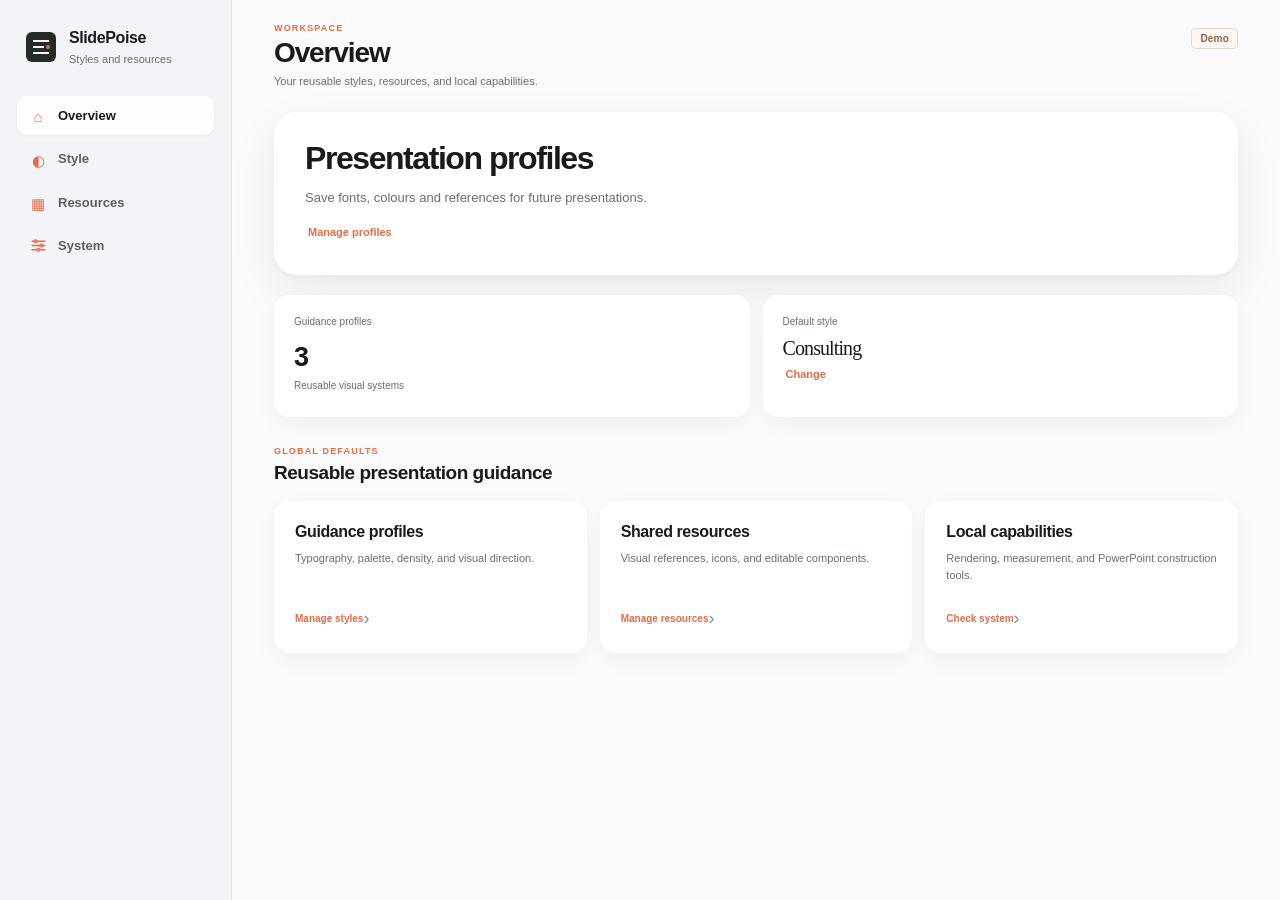
==== commit d98a4f07: "Synchronize the maintained SlidePoise website" ====
--- a/docs/site/console-demo/index.html
+++ b/docs/site/console-demo/index.html
@@ -6,8 +6,8 @@
   <meta name="viewport" content="width=device-width, initial-scale=1">
   <title>SlidePoise Console demo</title>
   <link rel="icon" href="mark.svg" type="image/svg+xml">
-  <link rel="stylesheet" href="styles.css?v=af4ae235065250c0">
-<link rel="stylesheet" href="demo.css"></head>
+  <link rel="stylesheet" href="styles.css?v=4a307f981456">
+<link rel="stylesheet" href="demo.css?v=ea07b0532300"></head>
 <body>
   <div class="app-shell">
     <aside class="sidebar">
@@ -27,7 +27,7 @@
         <div class="overview-metrics" id="metrics"></div>
         <div class="overview-guidance">
         <div class="section-heading"><div><p class="eyebrow">GLOBAL DEFAULTS</p><h3>Reusable presentation guidance</h3></div></div>
-        <button class="nav-item" data-view="system"><span class="nav-icon"><svg viewBox="0 0 18 18" aria-hidden="true" focusable="false"><path d="M2.25 4.5h2.25m3 0h8.25M2.25 9h8.25m3 0h2.25M2.25 13.5h5m3 0h5.5"/><circle cx="6" cy="4.5" r="1.5"/><circle cx="12" cy="9" r="1.5"/><circle cx="8.75" cy="13.5" r="1.5"/></svg></span><span>System</span></button>
+        <div class="overview-links"><button class="overview-link" data-view="design"><h4>Guidance profiles</h4><p>Typography, palette, density, and visual direction.</p><span class="open-label">Manage styles <b>›</b></span></button><button class="overview-link" data-view="resources"><h4>Shared resources</h4><p>Visual references, icons, and editable components.</p><span class="open-label">Manage resources <b>›</b></span></button><button class="overview-link" data-view="system"><h4>Local capabilities</h4><p>Rendering, measurement, and PowerPoint construction tools.</p><span class="open-label">Check system <b>›</b></span></button></div>
         </div>
       </section>
       <section class="view" id="view-design"><div id="profile-chooser"></div><div class="design-settings" id="design-settings"></div></section>
@@ -40,10 +40,12 @@
   <dialog id="library-dialog" class="collection-dialog"><div class="dialog-heading"><div><p class="eyebrow">LIBRARY SET</p><h2 id="library-title"></h2></div><button class="icon-button" data-close aria-label="Close set">×</button></div><div id="library-detail"></div></dialog>
   <dialog id="profile-dialog" class="collection-dialog"><div class="dialog-heading"><div><p class="eyebrow" id="profile-dialog-scope">GUIDANCE PROFILE</p><h2 id="profile-title"></h2></div><button class="icon-button" data-close aria-label="Close profile">×</button></div><div id="profile-content"></div></dialog>
   <dialog id="component-dialog" class="component-dialog"><div class="dialog-heading"><div><p class="eyebrow">NATIVE COMPONENT</p><h2 id="component-title"></h2></div><button class="icon-button" data-close aria-label="Close component">×</button></div><div id="component-content"></div></dialog>
+  <dialog id="resources-dialog" class="collection-dialog resource-picker-dialog"><form id="resource-picker-form"><div class="dialog-heading"><div><p class="eyebrow" id="resource-picker-scope">PROFILE RESOURCES</p><h2 id="resource-picker-title">Choose resources</h2></div><button type="button" class="icon-button" data-close aria-label="Close resource selection">×</button></div><p class="resource-picker-intro">Choose entire sets or individual items. Shared edits are available to every profile that uses them.</p><div class="resource-tabs" id="resource-picker-tabs" role="tablist" aria-label="Resource types"></div><div id="resource-picker-content" role="tabpanel"></div><p id="resource-picker-error" class="error-message" role="alert" hidden></p><div class="resource-picker-footer"><span id="resource-picker-summary" role="status"></span><div class="dialog-actions"><button type="button" class="quiet-button" data-close>Cancel</button><button type="submit" class="primary-button" id="resource-picker-save">Save selection</button></div></div></form></dialog>
   <div id="toast" class="toast" role="status" hidden></div>
-  <script src="dialog-dismiss.js"></script>
-  <script src="fixtures.js"></script><script src="adapter.js?v=95c6bebb378f7e5f"></script><script src="app.js?v=a6e9fded26f8b0d4"></script>
-  <script src="authoring.js"></script>
-  <script src="components.js"></script>
+  <script src="dialog-dismiss.js?v=223bb634b0a7"></script>
+  <script src="fixtures.js?v=734ad1fa48ba"></script><script src="adapter.js?v=9f2168ec5a44"></script><script src="app.js?v=66eabb99be25"></script>
+  <script src="authoring.js?v=4d3926cae1ba"></script>
+  <script src="components.js?v=c52e44830af6"></script>
+  <script src="resources.js?v=2ff5988be864"></script>
 </body>
 </html>
--- a/docs/site/console-demo/styles.css
+++ b/docs/site/console-demo/styles.css
@@ -27,6 +27,7 @@
 .brand-mark { display: block; width: 32px; height: 32px; flex: 0 0 auto; }
 nav { display: grid; gap: 4px; }
 .nav-item { display: flex; align-items: center; gap: 11px; padding: 10px 12px; border: 0; border-radius: 10px; color: #5f5f63; background: transparent; text-align: left; font-size: 13px; font-weight: 560; transition: background 120ms ease, transform 100ms ease; }
+.nav-item:hover { color: var(--ink); background: rgba(255,255,255,.58); }
 .nav-item:active { transform: scale(.98); }
 .nav-item.active { color: var(--ink); background: rgba(255,255,255,.9); box-shadow: 0 1px 3px rgba(0,0,0,.055); }
 .nav-icon { width: 18px; height: 18px; display: grid; place-items: center; flex: 0 0 18px; color: var(--accent); text-align: center; font-size: 15px; }
@@ -73,6 +74,7 @@
 .section-heading h3, .settings-panel h3 { margin: 0; font-size: 19px; letter-spacing: -.025em; }
 .overview-links, .library-grid, .health-grid { display: grid; grid-template-columns: repeat(3,minmax(0,1fr)); gap: 13px; }
 .overview-link { min-height: 152px; display: flex; flex-direction: column; padding: 20px; border-radius: 16px; text-align: left; transition: background 140ms ease, box-shadow 140ms ease; }
+.overview-link:hover { background: #fffaf7; box-shadow: 0 8px 26px rgba(0,0,0,.06); }
 .overview-link:active { background: var(--soft); }
 .overview-link .open-label { padding-top: 18px; }
 .run-card-open { width: 100%; min-height: 190px; display: flex; flex: 1; flex-direction: column; padding: 19px; border: 0; background: transparent; text-align: left; }
@@ -105,6 +107,7 @@
 .scope-actions { display: flex; align-items: center; gap: 8px; margin-left: auto; }
 .design-settings { display: grid; gap: 13px; }
 .design-control { display: grid; grid-template-columns: minmax(0,1fr) auto; align-items: center; gap: 20px; padding: 22px; border-radius: 16px; text-align: left; transition: transform 120ms ease, box-shadow 120ms ease; }
+.design-control:hover { transform: translateY(-2px); box-shadow: 0 14px 34px rgba(0,0,0,.07); }
 .design-copy strong { display: block; margin-top: 8px; font: 500 22px/1.15 ui-serif, Georgia, serif; }
 .design-copy p { margin: 7px 0 0; color: var(--muted); font-size: 10px; }
 .inheritance { display: inline-block; margin-top: 10px; color: var(--accent); font-size: 9px; }
@@ -117,7 +120,10 @@
 .density-bars { display: flex; gap: 3px; }.density-bars i { width: 12px; height: 4px; background: var(--accent); opacity: .55; }
 .type-preview b, .type-preview small { display: block; }.type-preview b { font-size: 31px; font-weight: 500; }.type-preview small { color: var(--muted); font-size: 10px; }
 .type-divider { color: var(--faint); font-family: inherit; font-size: 15px; }
-.palette-preview { grid-template-columns: repeat(4,26px); align-content: center; gap: 5px; }.palette-preview i { width: 26px; height: 38px; display: block; border-radius: 4px; }.palette-preview small { grid-column: 1/-1; margin-top: 10px; text-align: center; }
+.palette-preview { grid-template-columns: 1fr; align-content: center; justify-items: center; gap: 8px; padding: 14px; }
+.palette-swatches { display: flex; justify-content: center; gap: 5px; width: 100%; }
+.palette-preview i { flex: 1; max-width: 30px; height: 26px; display: block; border-radius: 5px; }
+.palette-preview small { margin: 0; text-align: center; }
 .inline-label { display: grid; gap: 4px; color: var(--muted); font-size: 9px; text-transform: uppercase; letter-spacing: .07em; }
 select, input, textarea { width: 100%; min-width: 0; padding: 10px 11px; border: 1px solid var(--line); border-radius: 11px; color: var(--ink); background: rgba(255,255,255,.88); outline: none; }
 select { appearance: none; padding-right: 38px; background-image: radial-gradient(circle at calc(100% - 18px) 50%, rgba(0,0,0,.055) 0 11px, transparent 11.5px), linear-gradient(45deg, transparent 50%, #6e6e73 50%), linear-gradient(135deg, #6e6e73 50%, transparent 50%); background-position: center, calc(100% - 20px) 50%, calc(100% - 16px) 50%; background-size: auto, 4px 4px, 4px 4px; background-repeat: no-repeat; }
@@ -132,7 +138,7 @@
 .settings-panel { margin-bottom: 14px; padding: 20px; border-radius: 16px; }.settings-panel > .muted { margin: 4px 0 15px; }.settings-panel > label:not(.setting-row) { display: block; margin-top: 15px; color: var(--muted); font-size: 10px; }.settings-panel > label input, .settings-panel > label textarea { margin-top: 6px; }
 .setting-row { min-height: 64px; display: grid; grid-template-columns: minmax(0,1fr) 220px; align-items: center; gap: 18px; padding: 11px 0; border-top: 1px solid var(--line); }.setting-row strong, .setting-row small { display: block; }.setting-row strong { font-size: 11px; }.setting-row small { margin-top: 2px; color: var(--muted); font-size: 9px; }
 .switch-control { justify-self: end; }.switch-control input { position: absolute; opacity: 0; pointer-events: none; }.switch-control span { width: 42px; height: 24px; display: block; padding: 3px; border-radius: 99px; background: #b7b7bc; transition: 160ms ease; }.switch-control span::after { content: ""; width: 18px; height: 18px; display: block; border-radius: 50%; background: #fff; box-shadow: 0 1px 3px rgba(0,0,0,.22); transition: transform 160ms ease; }.switch-control input:checked + span { background: var(--green); }.switch-control input:checked + span::after { transform: translateX(18px); }
-.health-grid { margin-top: 2px; }.health-card { position: relative; width: 100%; height: 138px; display: block; padding: 18px; border-radius: 14px; text-align: left; transition: transform 100ms ease, box-shadow 140ms ease; }.health-card:active { transform: scale(.985); }.health-card h4 { margin: 15px 0 4px; font-size: 16px; }.health-card p { max-width: calc(100% - 24px); margin: 0; overflow: hidden; color: var(--muted); font-size: 11px; line-height: 1.4; text-overflow: ellipsis; white-space: nowrap; }.health-card > b { position: absolute; right: 18px; bottom: 16px; color: var(--faint); font-size: 20px; font-weight: 400; }
+.health-grid { margin-top: 2px; }.health-card { position: relative; width: 100%; height: 138px; display: block; padding: 18px; border-radius: 14px; text-align: left; transition: transform 100ms ease, box-shadow 140ms ease; }.health-card:hover { transform: translateY(-2px); box-shadow: 0 14px 34px rgba(0,0,0,.07); }.health-card:active { transform: scale(.985); }.health-card h4 { margin: 15px 0 4px; font-size: 16px; }.health-card p { max-width: calc(100% - 24px); margin: 0; overflow: hidden; color: var(--muted); font-size: 11px; line-height: 1.4; text-overflow: ellipsis; white-space: nowrap; }.health-card > b { position: absolute; right: 18px; bottom: 16px; color: var(--faint); font-size: 20px; font-weight: 400; }
 .project-workspace-heading { display: flex; align-items: end; justify-content: space-between; gap: 20px; margin: 8px 0 20px; }.project-workspace-heading h2 { margin: 3px 0 0; font: 500 34px/1.1 ui-serif, Georgia, serif; letter-spacing: -.035em; }.back-button { margin-bottom: 5px; }
 .run-panel-frame { display: block; width: 100%; min-height: calc(100vh - 188px); margin-top: 10px; border: 1px solid var(--line); border-radius: 17px; background: #f7f7f8; box-shadow: 0 8px 26px rgba(0,0,0,.04); }
 .output-grid { display: grid; grid-template-columns: repeat(3,1fr); gap: 12px; }.output-card { min-height: 150px; display: flex; flex-direction: column; padding: 11px; border: 1px solid var(--line); border-radius: 13px; background: rgba(255,255,255,.65); }.output-card a { margin-top: 9px; color: var(--ink); font-size: 10px; font-weight: 650; text-decoration: none; }.output-card small { color: var(--muted); font-size: 8px; }.output-image { aspect-ratio: 16/9; overflow: hidden; padding: 0; border: 0; border-radius: 7px; background: #eee; }.output-image img { width: 100%; height: 100%; display: block; object-fit: contain; }.file-type { flex: 1; display: grid; place-items: center; border-radius: 7px; color: var(--accent); background: var(--soft); font-weight: 750; }
@@ -152,9 +158,10 @@
 .profile-list-actions { display: flex; justify-content: flex-end; margin-bottom: 12px; }
 .profile-strip { display: grid; grid-template-columns: repeat(3,minmax(0,1fr)); gap: 10px; margin-bottom: 17px; }
 .profile-tile { min-width: 0; overflow: hidden; border: 1px solid rgba(255,255,255,.9); border-radius: 16px; color: var(--ink); background: rgba(255,255,255,.7); box-shadow: 0 5px 18px rgba(0,0,0,.035); transition: transform 120ms ease, border-color 120ms ease, box-shadow 120ms ease; }
+.profile-tile:hover { transform: translateY(-2px); box-shadow: 0 12px 28px rgba(0,0,0,.07); }
 .profile-tile.selected { border-color: rgba(230,107,72,.5); box-shadow: 0 0 0 3px rgba(230,107,72,.08), 0 12px 28px rgba(0,0,0,.06); }
-.profile-open { width: 100%; min-height: 126px; display: grid; grid-template-columns: 76px minmax(0,1fr) 14px; align-items: center; gap: 14px; padding: 14px; border: 0; background: transparent; text-align: left; }.profile-open:active { transform: scale(.99); }.profile-open > span strong, .profile-open > span small { display: block; }.profile-open > span strong { font-size: 12px; }.profile-open > span small { max-height: 48px; margin-top: 5px; overflow: hidden; color: var(--muted); font-size: 9px; line-height: 1.45; }.profile-open > b { color: var(--faint); font-size: 20px; font-weight: 400; }
-.profile-default-control { width: 100%; display: flex; align-items: center; gap: 7px; padding: 10px 14px; border: 0; border-top: 1px solid var(--line); color: var(--muted); background: rgba(255,255,255,.34); font-size: 10px; font-weight: 620; text-align: left; }.profile-default-control i { width: 10px; height: 10px; border: 1.5px solid #aaaab0; border-radius: 50%; }.profile-default-control.selected { color: var(--ink); }.profile-default-control.selected i { border: 3px solid var(--accent); background: #fff; }.profile-default-control:disabled { cursor: default; opacity: 1; }
+.profile-open { width: 100%; min-height: 126px; display: grid; grid-template-columns: 76px minmax(0,1fr) 14px; align-items: center; gap: 14px; padding: 14px; border: 0; background: transparent; text-align: left; }.profile-open:hover { background: rgba(255,255,255,.38); }.profile-open:active { transform: scale(.99); }.profile-open > span strong, .profile-open > span small { display: block; }.profile-open > span strong { font-size: 12px; }.profile-open > span small { max-height: 48px; margin-top: 5px; overflow: hidden; color: var(--muted); font-size: 9px; line-height: 1.45; }.profile-open > b { color: var(--faint); font-size: 20px; font-weight: 400; }
+.profile-default-control { width: 100%; display: flex; align-items: center; gap: 7px; padding: 10px 14px; border: 0; border-top: 1px solid var(--line); color: var(--muted); background: rgba(255,255,255,.34); font-size: 10px; font-weight: 620; text-align: left; }.profile-default-control:hover:not(:disabled) { color: var(--accent); background: rgba(255,255,255,.72); }.profile-default-control i { width: 10px; height: 10px; border: 1.5px solid #aaaab0; border-radius: 50%; }.profile-default-control.selected { color: var(--ink); }.profile-default-control.selected i { border: 3px solid var(--accent); background: #fff; }.profile-default-control:disabled { cursor: default; opacity: 1; }
 .profile-mini { position: relative; width: 76px; height: 90px; display: block; overflow: hidden; border-radius: 8px; background: #fff; box-shadow: 0 7px 16px rgba(0,0,0,.09); }
 .profile-mini i, .profile-mini b, .profile-mini em { position: absolute; display: block; }
 .profile-mini.consulting i { inset: 10px 9px auto; height: 4px; background: var(--accent); }.profile-mini.consulting b { inset: 23px 10px auto; height: 24px; border-top: 5px solid #171717; border-bottom: 1px solid #ddd; }.profile-mini.consulting em { inset: auto 10px 10px; height: 25px; background: #f7e9e2; }
@@ -170,7 +177,7 @@
 .choice-card strong, .choice-card small { display: block; }.choice-card strong { font-size: 10px; }.choice-card small { margin-top: 5px; color: var(--muted); font-size: 8px; line-height: 1.4; }
 .choice-card input:checked + span { border-color: rgba(230,107,72,.5); box-shadow: 0 0 0 3px rgba(230,107,72,.08); }.choice-card input:checked + span > i { border: 4px solid var(--accent); background: #fff; }.choice-card:active > span { transform: scale(.985); }
 .set-choice-grid { display: grid; grid-template-columns: repeat(2,minmax(0,1fr)); gap: 9px; }.set-choice > span { min-height: 118px; display: grid; grid-template-columns: 34px minmax(0,1fr); align-content: center; column-gap: 11px; padding: 14px; border: 1px solid var(--line); border-radius: 13px; background: rgba(255,255,255,.68); }.set-choice b { grid-row: 1 / 3; width: 34px; height: 34px; display: grid; place-items: center; border-radius: 10px; color: var(--accent); background: var(--soft); }.set-choice strong, .set-choice small { display: block; }.set-choice strong { font-size: 10px; }.set-choice small { margin-top: 4px; color: var(--muted); font-size: 8px; line-height: 1.4; }.set-choice input:checked + span { border-color: rgba(230,107,72,.5); box-shadow: 0 0 0 3px rgba(230,107,72,.08); }
-.library-grid { grid-template-columns: repeat(2,minmax(0,1fr)); align-items: start; }.library-group { overflow: hidden; border: 1px solid rgba(255,255,255,.9); border-radius: 17px; background: rgba(255,255,255,.72); box-shadow: 0 8px 26px rgba(0,0,0,.04); }.library-group-heading { display: flex; align-items: center; gap: 14px; padding: 18px; border-bottom: 1px solid var(--line); }.library-group-heading .collection-symbol { flex: 0 0 auto; }.library-group-heading h3 { margin: 3px 0 2px; font-size: 16px; }.library-group-heading p:not(.eyebrow) { margin: 0; color: var(--muted); font-size: 9px; }.set-list { display: grid; }.set-row { min-height: 93px; display: grid; grid-template-columns: 54px minmax(0,1fr) 16px; align-items: center; gap: 13px; padding: 13px 17px; border: 0; border-top: 1px solid var(--line); background: transparent; text-align: left; }.set-row:first-child { border-top: 0; }.set-row > span strong, .set-row > span small { display: block; }.set-row > span strong { font-size: 11px; }.set-row > span small { margin-top: 4px; color: var(--muted); font-size: 8px; line-height: 1.4; }.set-row > b { color: var(--faint); font-size: 19px; font-weight: 400; }.set-source { padding: 5px 6px; border-radius: 7px; color: var(--accent); background: var(--soft); font-size: 8px; text-align: center; }
+.library-grid { grid-template-columns: repeat(2,minmax(0,1fr)); align-items: start; }.library-group { overflow: hidden; border: 1px solid rgba(255,255,255,.9); border-radius: 17px; background: rgba(255,255,255,.72); box-shadow: 0 8px 26px rgba(0,0,0,.04); }.library-group-heading { display: flex; align-items: center; gap: 14px; padding: 18px; border-bottom: 1px solid var(--line); }.library-group-heading .collection-symbol { flex: 0 0 auto; }.library-group-heading h3 { margin: 3px 0 2px; font-size: 16px; }.library-group-heading p:not(.eyebrow) { margin: 0; color: var(--muted); font-size: 9px; }.set-list { display: grid; }.set-row { min-height: 93px; display: grid; grid-template-columns: 54px minmax(0,1fr) 16px; align-items: center; gap: 13px; padding: 13px 17px; border: 0; border-top: 1px solid var(--line); background: transparent; text-align: left; }.set-row:first-child { border-top: 0; }.set-row:hover { background: rgba(255,255,255,.72); }.set-row > span strong, .set-row > span small { display: block; }.set-row > span strong { font-size: 11px; }.set-row > span small { margin-top: 4px; color: var(--muted); font-size: 8px; line-height: 1.4; }.set-row > b { color: var(--faint); font-size: 19px; font-weight: 400; }.set-source { padding: 5px 6px; border-radius: 7px; color: var(--accent); background: var(--soft); font-size: 8px; text-align: center; }
 .set-detail-heading { display: grid; grid-template-columns: 100px minmax(0,1fr); gap: 18px; padding: 18px 0; border-top: 1px solid var(--line); }.set-detail-heading h3 { margin: 7px 0 4px; font-size: 23px; }.set-detail-heading p { max-width: 720px; margin: 0; color: var(--muted); font-size: 10px; }.remote-set-explainer { display: flex; align-items: center; gap: 16px; padding: 24px; border: 1px solid rgba(255,255,255,.9); border-radius: 16px; background: rgba(255,255,255,.72); }.remote-set-explainer > span { width: 48px; height: 48px; display: grid; place-items: center; border-radius: 13px; color: var(--accent); background: var(--soft); font-size: 20px; }.remote-set-explainer strong, .remote-set-explainer p { display: block; }.remote-set-explainer strong { font-size: 12px; }.remote-set-explainer p { margin: 4px 0 0; color: var(--muted); font-size: 10px; }
 .set-add-button { margin-top: 13px; }
 @media (max-width: 1050px) { .app-shell { grid-template-columns: 78px 1fr; }.sidebar { padding-inline: 12px; }.brand { justify-content: center; }.brand > div:last-child, .sidebar-footer > div:last-child, .nav-item span:last-child { display: none; }.nav-item { justify-content: center; }.sidebar-footer { justify-content: center; }.health-grid { grid-template-columns: repeat(2,1fr); }.library-grid, .profile-strip { grid-template-columns: 1fr; } }
@@ -233,8 +240,9 @@
 .density-illustration s { display: block; height: 2px; margin-top: 4px; background: #b6b6b6; }
 .density-illustration u { display: block; width: 65%; height: 18px; margin-top: 7px; background: #f3ece6; }
 .design-visual .density-illustration { width: 120px; margin: 10px 0 4px; }
-.palette-preview .treatment-illustration { grid-column: 1/-1; min-height: 55px; }
-.palette-preview { padding: 12px 0; }
+.palette-preview .treatment-illustration { width: 100%; min-height: 36px; gap: 16px; }
+.palette-preview .treatment-illustration > span { width: 34px; height: 34px; border-radius: 9px; }
+.palette-preview .treatment-illustration svg { width: 24px; height: 24px; }
 .treatment-illustration { display: flex; align-items: center; justify-content: center; gap: 12px; min-height: 70px; color: var(--accent); }
 .treatment-illustration > span { display: grid; place-items: center; width: 46px; height: 46px; border-radius: 12px; }
 .treatment-illustration svg { width: 30px; height: 30px; }
@@ -253,6 +261,7 @@
 .remote-source-preview p { font-size: 13px; line-height: 1.6; color: var(--muted); }
 .identity-sample { align-self: center; text-align: center; font: 72px Georgia, serif; }
 .native-tile { color: var(--ink); text-align: left; cursor: pointer; }
+.native-tile:hover { border-color: #bbb; }
 .native-mini { background: #faf9f7; border-radius: 9px; display: grid; place-items: center; }
 .native-mini svg { width: 100%; }
 .native-tile .text-link { display: block; margin-top: 10px; }
@@ -261,7 +270,7 @@
 #native-stage { overflow: hidden; background: white; border: 1px solid var(--line); border-radius: 7px; }
 #native-stage svg { width: 100%; display: block; }
 .object-hitbox { fill: transparent; stroke: transparent; stroke-width: 1.5; vector-effect: non-scaling-stroke; cursor: pointer; }
-.object-hitbox.selected { stroke: #2585d7; }
+[data-native-object]:hover > .object-hitbox, .object-hitbox.selected { stroke: #2585d7; }
 .native-object-list { max-height: 280px; overflow-y: auto; border: 1px solid var(--line); border-radius: 10px; }
 .native-object-row { display: grid; grid-template-columns: 55px minmax(0,1fr) auto; gap: 10px; align-items: center; width: 100%; padding: 10px 12px; border: 0; border-bottom: 1px solid var(--line); background: #ffffffaa; text-align: left; font-size: 12px; }
 .native-object-row span, .native-object-row small { font-size: 10px; color: var(--muted); }
@@ -274,11 +283,11 @@
 #native-inspector legend { margin-bottom: 10px; font-size: 12px; }
 .geometry-inputs { display: grid; grid-template-columns: 1fr 1fr; gap: 8px; }
 .grammar-notice { background: #efede9; border-radius: 12px; padding: 22px; font-size: 13px; line-height: 1.6; }
-.capability-detail { display: block; }.capability-copy { min-width: 0; align-self: center; }.capability-lead { margin: 0 0 22px; font-size: 15px; line-height: 1.6; }.capability-copy dl { margin: 0; }.capability-copy dl > div { padding: 13px 0; border-top: 1px solid var(--line); }.capability-copy dt { margin-bottom: 4px; color: var(--muted); font-size: 10px; font-weight: 650; text-transform: uppercase; letter-spacing: .08em; }.capability-copy dd { margin: 0; overflow-wrap: anywhere; font-size: 12px; line-height: 1.5; }.capability-copy .quiet-button { margin-top: 17px; }
+.capability-detail { display: grid; grid-template-columns: 210px minmax(0,1fr); gap: 26px; align-items: stretch; }.capability-sample { min-height: 250px; display: grid; place-content: center; gap: 24px; overflow: hidden; border: 1px solid var(--line); border-radius: 15px; color: var(--accent); background: var(--soft); }.capability-sample > strong { font-size: 44px; font-weight: 650; letter-spacing: -.06em; text-align: center; }.capability-sample > span { width: 116px; display: grid; gap: 8px; }.capability-sample i { height: 9px; display: block; border-radius: 4px; background: currentColor; opacity: .16; }.capability-sample i:nth-child(2) { width: 72%; opacity: .35; }.capability-sample i:nth-child(3) { width: 88%; opacity: .12; }.capability-sample.opencv > span { grid-template-columns: repeat(3,1fr); }.capability-sample.opencv i { width: auto; height: 32px; }.capability-copy { min-width: 0; align-self: center; }.capability-lead { margin: 0 0 22px; font-size: 15px; line-height: 1.6; }.capability-copy dl { margin: 0; }.capability-copy dl > div { padding: 13px 0; border-top: 1px solid var(--line); }.capability-copy dt { margin-bottom: 4px; color: var(--muted); font-size: 10px; font-weight: 650; text-transform: uppercase; letter-spacing: .08em; }.capability-copy dd { margin: 0; overflow-wrap: anywhere; font-size: 12px; line-height: 1.5; }.capability-copy .quiet-button { margin-top: 17px; }
 .set-choice > span { position: relative; padding-right: 30px; }
 .set-choice input:checked + span::after { content: '✓'; position: absolute; right: 12px; top: 12px; color: var(--accent); font-size: 14px; }
 .choice-card input:focus-visible + span, .set-choice input:focus-visible + span { outline: 3px solid var(--accent); outline-offset: 3px; }
-@media (max-width: 800px) { .native-workspace { grid-template-columns: 1fr; }.collection-dialog .library-item-grid { grid-template-columns: 1fr; }.choice-grid { grid-template-columns: 1fr; }.choice-card .density-illustration { max-width: 230px; }.remote-source-preview { grid-template-columns: 1fr; }}
+@media (max-width: 800px) { .native-workspace { grid-template-columns: 1fr; }.collection-dialog .library-item-grid { grid-template-columns: 1fr; }.choice-grid { grid-template-columns: 1fr; }.choice-card .density-illustration { max-width: 230px; }.remote-source-preview, .capability-detail { grid-template-columns: 1fr; }.capability-sample { min-height: 160px; } }
 .profile-workspace-heading { display: grid; gap: 22px; margin-bottom: 24px; }
 .profile-workspace-heading .text-button { justify-self: start; }
 .profile-workspace-heading h2 { margin: 5px 0 8px; font-size: 34px; letter-spacing: -.045em; }
@@ -312,60 +321,6 @@
   .file-row { flex-wrap: wrap; }.file-row > span { overflow-wrap: anywhere; }
 }
 
-/* Hover changes stay on the control and preserve its selected state. */
-button, a, summary, select, input, textarea,
-.choice-card > span, .set-choice > span, .profile-choice > span {
-  transition: color 140ms ease, background-color 140ms ease, border-color 140ms ease, transform 100ms ease;
-}
-button:disabled { cursor: default; }
-.choice-card, .set-choice, .profile-choice, .switch-control, select { cursor: pointer; }
-:is(.profile-reference-card > button, .resource-thumbnail, .latest-preview, .output-image) {
-  outline: 1px solid transparent;
-  outline-offset: 2px;
-  transition: outline-color 140ms ease;
-}
-:is(.profile-reference-card > button, .resource-thumbnail, .latest-preview, .output-image):focus-visible {
-  outline: 2px solid var(--accent);
-  outline-offset: 3px;
-}
-.profile-choice input:focus-visible + span, .switch-control input:focus-visible + span {
-  outline: 2px solid var(--accent);
-  outline-offset: 3px;
-}
-@media (hover: hover) and (pointer: fine) {
-  .nav-item:hover:not(:disabled):not(.active) { color: var(--ink); background: rgba(255,255,255,.58); }
-  .nav-item.active:hover:not(:disabled) { background: #fff; }
-  .primary-button:hover:not(:disabled) { background: #39393d; }
-  .quiet-button:hover:not(:disabled) { background: #fff; color: var(--ink); }
-  .text-button:hover:not(:disabled), a.text-link:hover, a.text-linklink:hover { color: #ba4d30; }
-  .icon-button:hover:not(:disabled) { background: rgba(0,0,0,.075); color: var(--ink); }
-  .overview-link:hover:not(:disabled), .design-control:hover:not(:disabled),
-  .health-card:hover:not(:disabled) { background: #fffaf7; border-color: #e1dcd7; }
-  .profile-open:hover:not(:disabled), .set-row:hover:not(:disabled),
-  .run-card-open:hover:not(:disabled) { background: rgba(255,255,255,.5); }
-  .profile-default-control:hover:not(:disabled) { color: var(--accent); background: rgba(255,255,255,.72); }
-  .segmented button:hover:not(:disabled):not(.selected) { color: var(--ink); background: rgba(255,255,255,.5); }
-  .font-choice:hover:not(:disabled):not(.selected), .native-tile:hover:not(:disabled) { border-color: #bcb8b4; background: #fffaf7; }
-  .font-choice.selected:hover:not(:disabled) { background: #fff6f0; }
-  .native-object-row:hover:not(:disabled), a.file-row:hover { background: #fff4ed; }
-  .choice-card:hover > input:not(:disabled):not(:checked) + span,
-  .set-choice:hover > input:not(:disabled):not(:checked) + span,
-  .profile-choice:hover > input:not(:disabled):not(:checked) + span { border-color: #bcb8b4; background: #fffaf7; }
-  .choice-card:hover > input:checked:not(:disabled) + span,
-  .set-choice:hover > input:checked:not(:disabled) + span,
-  .profile-choice:hover > input:checked:not(:disabled) + span { background: #fff6f0; }
-  .switch-control:hover > input:not(:disabled):not(:checked) + span { background: #a4a4aa; }
-  .switch-control:hover > input:not(:disabled):checked + span { background: #27845b; }
-  :is(select, input, textarea):hover:not(:disabled):not(:focus) { border-color: #bcb8b4; }
-  :is(.profile-reference-card > button, .resource-thumbnail, .latest-preview, .output-image):hover:not(:disabled) { outline-color: #89837c; }
-  .technical-files summary:hover, .guidance-section > summary:hover,
-  .source-disclosureclosure summary:hover { color: #8f5846; }
-  .technical-files a:hover { color: var(--ink); }
-  .output-card a:hover, a.file-button:hover { color: #8f5846; }
-  [data-native-object]:hover > .object-hitbox { stroke: #2585d799; }
-  [data-native-object]:hover > .object-hitbox.selected { stroke: #2585d7; }
-}
-
 .generation-setting { display: flex; align-items: center; gap: 24px; background: white; }
 .generation-setting > div { flex: 1; min-width: 0; }
 .generation-setting h3 { margin: 6px 0; font-size: 22px; }
@@ -377,3 +332,77 @@
 .generation-choice strong { color: var(--ink); font-size: 13px; }
 .generation-choice small { margin-top: 3px; font-size: 11px; }
 #editor-fields #generation-tool-field[hidden] { display: none; }
+
+.reference-search { display:grid; grid-template-columns:minmax(0,2fr) minmax(180px,1fr); gap:16px; margin:20px 0 8px; }
+.reference-search label { display:grid; gap:8px; font-size:12px; }
+.reference-search input, .reference-search select { width:100%; min-width:0; padding:11px; border:1px solid #d8dde3; border-radius:8px; background:white; color:inherit; font:inherit; }
+@media (max-width:600px) { .reference-search { grid-template-columns:1fr; } }
+
+/* Shared selection controls keep set choice and individual resource choice together. */
+.resource-picker-dialog { width: min(1060px, calc(100vw - 48px)); }
+.resource-picker-intro { max-width: 720px; margin: 0 0 18px; color: var(--muted); font-size: 13px; line-height: 1.5; }
+.resource-tabs { display: flex; gap: 6px; margin-bottom: 20px; border-bottom: 1px solid var(--line); }
+.resource-tabs button { display: flex; align-items: center; gap: 8px; padding: 12px 14px; border: 0; border-bottom: 2px solid transparent; background: transparent; color: var(--muted); font-size: 13px; }
+.resource-tabs button[aria-selected="true"] { border-bottom-color: var(--accent); color: var(--ink); }
+.resource-tabs button span { padding: 2px 6px; border-radius: 5px; background: #efede9; font-size: 11px; }
+.picker-set { margin-bottom: 12px; border: 1px solid var(--line); border-radius: 13px; background: #fff; overflow: hidden; }
+.picker-set.selected { border-color: #e8b8a5; }
+.picker-set-heading { display: flex; align-items: center; gap: 16px; padding: 17px; }
+.picker-set-heading > .quiet-button { flex: 0 0 auto; }
+.picker-set-check { display: flex; flex: 1; align-items: start; gap: 12px; min-width: 0; cursor: pointer; }
+.picker-set-check input, .picker-item input { flex: 0 0 18px; width: 18px; height: 18px; padding: 0; margin: 2px 0 0; accent-color: var(--accent); }
+.picker-set-check strong, .picker-set-check small, .picker-set-check em { display: block; }
+.picker-set-check strong { font-size: 14px; }
+.picker-set-check small { margin-top: 5px; color: var(--muted); font-size: 12px; line-height: 1.4; }
+.picker-set-check em { margin-top: 7px; color: #945039; font-size: 11px; font-style: normal; }
+.picker-set-items { padding: 0 17px 17px; border-top: 1px solid var(--line); }
+.picker-item-tools { display: flex; flex-wrap: wrap; justify-content: space-between; gap: 10px; padding: 13px 0 8px; }
+.picker-search, .shared-set-search { display: grid; gap: 6px; margin: 8px 0 14px; color: var(--muted); font-size: 12px; }
+.picker-item-grid { display: grid; grid-template-columns: repeat(3, minmax(0, 1fr)); gap: 10px; max-height: 480px; padding: 3px; overflow: auto; }
+.picker-item { position: relative; display: flex; flex-direction: column; gap: 8px; min-width: 0; padding: 10px; border: 1px solid var(--line); border-radius: 10px; cursor: pointer; background: #fff; }
+.picker-item:has(input:checked) { border-color: var(--accent); background: #fffaf7; }
+.picker-item input { position: absolute; top: 10px; left: 10px; z-index: 1; }
+.picker-item img, .picker-item-symbol { width: 100%; height: 100px; object-fit: contain; background: #f6f6f6; border-radius: 5px; }
+.picker-item-symbol { display: grid; place-items: center; font-size: 32px; color: var(--accent); }
+.picker-item strong, .picker-item small { display: block; overflow-wrap: anywhere; }
+.picker-item strong { font-size: 12px; line-height: 1.4; }
+.picker-item small { margin-top: 5px; color: var(--muted); font-size: 11px; line-height: 1.4; }
+.picker-item-grid.icons { grid-template-columns: repeat(5, minmax(0, 1fr)); }
+.picker-item-grid.icons .picker-item img { height: 75px; padding: 14px 8px 3px; }
+.resource-picker-footer { position: sticky; bottom: -26px; display: flex; align-items: center; justify-content: space-between; gap: 18px; padding: 18px 0 4px; background: #fafafa; border-top: 1px solid var(--line); }
+.resource-picker-footer > span { font-size: 12px; color: var(--muted); }
+.resource-picker-footer .dialog-actions { margin: 0; }
+.picker-item[hidden], .picker-set-items[hidden], #shared-set-items > [hidden] { display: none; }
+@media (max-width: 700px) {
+  .resource-tabs button { flex: 1; justify-content: center; gap: 5px; padding: 10px 4px; font-size: 11px; }
+  .picker-set-heading { align-items: start; flex-wrap: wrap; }
+  .picker-set-heading > .quiet-button { margin-left: 30px; }
+  .picker-item-grid, .picker-item-grid.icons { grid-template-columns: repeat(2, minmax(0, 1fr)); }
+  .resource-picker-footer { align-items: start; flex-direction: column; gap: 10px; }
+  .resource-picker-footer .dialog-actions { width: 100%; }
+}
+
+.resource-profile-bar { grid-column: 1 / -1; display: grid; gap: 20px; padding: 24px; border: 1px solid var(--line); border-radius: 16px; background: #fff; }
+.source-link-arrow { display: inline-block; width: 12px; height: 12px; margin-left: 4px; vertical-align: -2px; fill: none; stroke: currentColor; stroke-width: 1.3; stroke-linecap: round; stroke-linejoin: round; }
+.resource-profile-copy h3, .shared-library-heading h3 { margin: 0 0 6px; font-size: 16px; font-weight: 600; letter-spacing: -.025em; }
+.resource-profile-copy p, .shared-library-heading p { margin: 0; color: var(--muted); font-size: 12px; line-height: 1.6; }
+.resource-profile-actions { display: flex; align-items: center; gap: 16px; }
+.resource-profile-picker { position: relative; flex: 1; min-width: 0; max-width: 390px; }
+.resource-profile-picker summary { display: flex; align-items: center; justify-content: space-between; gap: 18px; padding: 11px 14px; min-height: 58px; border: 1px solid #d9dcdf; border-radius: 10px; background: #fafbfc; cursor: pointer; list-style: none; }
+.resource-profile-picker summary::-webkit-details-marker { display: none; }
+.resource-profile-picker summary span, .resource-profile-options button span { display: grid; gap: 3px; min-width: 0; }
+.resource-profile-picker summary small { color: var(--muted); font-size: 10px; }
+.resource-profile-picker summary strong { font-size: 13px; font-weight: 550; overflow-wrap: anywhere; }
+.resource-profile-picker svg { width: 16px; height: 16px; flex-shrink: 0; fill: none; stroke: currentColor; stroke-width: 1.5; stroke-linecap: round; stroke-linejoin: round; }
+.resource-profile-picker[open] summary { border-color: #858c94; background: #fff; }
+.resource-profile-options { position: absolute; top: calc(100% + 7px); left: 0; right: 0; z-index: 12; max-height: min(360px, 55vh); overflow-y: auto; padding: 5px; border: 1px solid #e1e3e6; border-radius: 12px; background: #fff; box-shadow: 0 6px 24px #17212b18, 0 1px 3px #17212b0a; }
+.resource-profile-options button { display: flex; align-items: center; gap: 14px; justify-content: space-between; width: 100%; padding: 11px 12px; border: 0; border-radius: 7px; background: transparent; text-align: left; }
+.resource-profile-options strong { font-size: 12px; font-weight: 500; }
+.resource-profile-options small { color: var(--muted); font-size: 10px; line-height: 1.45; }
+.resource-profile-options button svg { opacity: 0; }
+.resource-profile-options button[aria-pressed="true"] { background: #f0f2f4; }
+.resource-profile-options button[aria-pressed="true"] svg { opacity: 1; }
+.resource-profile-picker :focus-visible { outline: 2px solid #657384; outline-offset: 2px; }
+.shared-library-heading { grid-column: 1 / -1; margin-top: 8px; }
+@media (hover: hover) and (pointer: fine) { .resource-profile-picker summary:hover { border-color: #a9aeb5; }.resource-profile-options button:hover { background: #f5f6f7; } }
+@media (max-width: 650px) { .resource-profile-bar { padding: 20px; }.resource-profile-actions { flex-direction: column; align-items: stretch; gap: 12px; }.resource-profile-picker { max-width: none; }.resource-profile-actions > .primary-button { min-height: 44px; } }
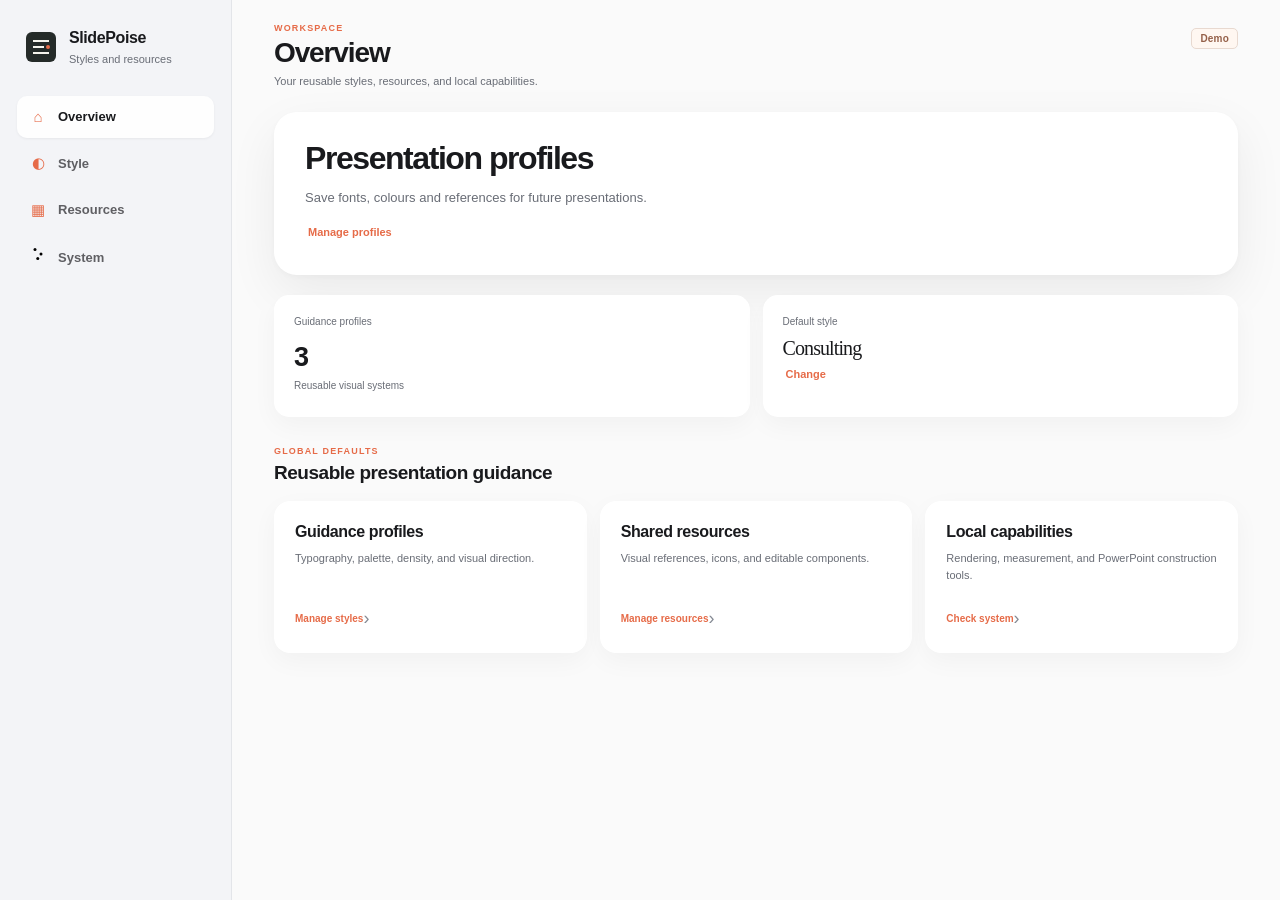
==== commit 19b70eb7: "Synchronize the maintained SlidePoise website" ====
--- a/docs/site/console-demo/index.html
+++ b/docs/site/console-demo/index.html
@@ -6,7 +6,7 @@
   <meta name="viewport" content="width=device-width, initial-scale=1">
   <title>SlidePoise Console demo</title>
   <link rel="icon" href="mark.svg" type="image/svg+xml">
-  <link rel="stylesheet" href="styles.css?v=4a307f981456">
+  <link rel="stylesheet" href="styles.css?v=c92d4713db13">
 <link rel="stylesheet" href="demo.css?v=ea07b0532300"></head>
 <body>
   <div class="app-shell">
@@ -43,8 +43,8 @@
   <dialog id="resources-dialog" class="collection-dialog resource-picker-dialog"><form id="resource-picker-form"><div class="dialog-heading"><div><p class="eyebrow" id="resource-picker-scope">PROFILE RESOURCES</p><h2 id="resource-picker-title">Choose resources</h2></div><button type="button" class="icon-button" data-close aria-label="Close resource selection">×</button></div><p class="resource-picker-intro">Choose entire sets or individual items. Shared edits are available to every profile that uses them.</p><div class="resource-tabs" id="resource-picker-tabs" role="tablist" aria-label="Resource types"></div><div id="resource-picker-content" role="tabpanel"></div><p id="resource-picker-error" class="error-message" role="alert" hidden></p><div class="resource-picker-footer"><span id="resource-picker-summary" role="status"></span><div class="dialog-actions"><button type="button" class="quiet-button" data-close>Cancel</button><button type="submit" class="primary-button" id="resource-picker-save">Save selection</button></div></div></form></dialog>
   <div id="toast" class="toast" role="status" hidden></div>
   <script src="dialog-dismiss.js?v=223bb634b0a7"></script>
-  <script src="fixtures.js?v=734ad1fa48ba"></script><script src="adapter.js?v=9f2168ec5a44"></script><script src="app.js?v=66eabb99be25"></script>
-  <script src="authoring.js?v=4d3926cae1ba"></script>
+  <script src="fixtures.js?v=b678305aaf90"></script><script src="adapter.js?v=9f2168ec5a44"></script><script src="app.js?v=e016c5199d9a"></script>
+  <script src="authoring.js?v=ef7faade2011"></script>
   <script src="components.js?v=c52e44830af6"></script>
   <script src="resources.js?v=2ff5988be864"></script>
 </body>
--- a/docs/site/console-demo/styles.css
+++ b/docs/site/console-demo/styles.css
@@ -30,8 +30,7 @@
 .nav-item:hover { color: var(--ink); background: rgba(255,255,255,.58); }
 .nav-item:active { transform: scale(.98); }
 .nav-item.active { color: var(--ink); background: rgba(255,255,255,.9); box-shadow: 0 1px 3px rgba(0,0,0,.055); }
-.nav-icon { width: 18px; height: 18px; display: grid; place-items: center; flex: 0 0 18px; color: var(--accent); text-align: center; font-size: 15px; }
-.nav-icon svg { display: block; width: 17px; height: 17px; overflow: visible; fill: none; stroke: currentColor; stroke-width: 1.4; stroke-linecap: round; stroke-linejoin: round; }
+.nav-icon { width: 18px; color: var(--accent); text-align: center; font-size: 15px; }
 .sidebar-footer { display: flex; align-items: center; gap: 10px; margin-top: auto; padding: 14px 9px 0; border-top: 1px solid var(--line); }
 .sidebar-footer strong { font-size: 11px; }
 .status-dot, .scope-dot { width: 8px; height: 8px; flex: 0 0 auto; border-radius: 50%; background: var(--green); box-shadow: 0 0 0 4px rgba(35,132,90,.12); }
@@ -283,11 +282,11 @@
 #native-inspector legend { margin-bottom: 10px; font-size: 12px; }
 .geometry-inputs { display: grid; grid-template-columns: 1fr 1fr; gap: 8px; }
 .grammar-notice { background: #efede9; border-radius: 12px; padding: 22px; font-size: 13px; line-height: 1.6; }
-.capability-detail { display: grid; grid-template-columns: 210px minmax(0,1fr); gap: 26px; align-items: stretch; }.capability-sample { min-height: 250px; display: grid; place-content: center; gap: 24px; overflow: hidden; border: 1px solid var(--line); border-radius: 15px; color: var(--accent); background: var(--soft); }.capability-sample > strong { font-size: 44px; font-weight: 650; letter-spacing: -.06em; text-align: center; }.capability-sample > span { width: 116px; display: grid; gap: 8px; }.capability-sample i { height: 9px; display: block; border-radius: 4px; background: currentColor; opacity: .16; }.capability-sample i:nth-child(2) { width: 72%; opacity: .35; }.capability-sample i:nth-child(3) { width: 88%; opacity: .12; }.capability-sample.opencv > span { grid-template-columns: repeat(3,1fr); }.capability-sample.opencv i { width: auto; height: 32px; }.capability-copy { min-width: 0; align-self: center; }.capability-lead { margin: 0 0 22px; font-size: 15px; line-height: 1.6; }.capability-copy dl { margin: 0; }.capability-copy dl > div { padding: 13px 0; border-top: 1px solid var(--line); }.capability-copy dt { margin-bottom: 4px; color: var(--muted); font-size: 10px; font-weight: 650; text-transform: uppercase; letter-spacing: .08em; }.capability-copy dd { margin: 0; overflow-wrap: anywhere; font-size: 12px; line-height: 1.5; }.capability-copy .quiet-button { margin-top: 17px; }
+.capability-detail { display: block; }.capability-copy { min-width: 0; align-self: center; }.capability-lead { margin: 0 0 22px; font-size: 15px; line-height: 1.6; }.capability-copy dl { margin: 0; }.capability-copy dl > div { padding: 13px 0; border-top: 1px solid var(--line); }.capability-copy dt { margin-bottom: 4px; color: var(--muted); font-size: 10px; font-weight: 650; text-transform: uppercase; letter-spacing: .08em; }.capability-copy dd { margin: 0; overflow-wrap: anywhere; font-size: 12px; line-height: 1.5; }.capability-copy .quiet-button { margin-top: 17px; }
 .set-choice > span { position: relative; padding-right: 30px; }
 .set-choice input:checked + span::after { content: '✓'; position: absolute; right: 12px; top: 12px; color: var(--accent); font-size: 14px; }
 .choice-card input:focus-visible + span, .set-choice input:focus-visible + span { outline: 3px solid var(--accent); outline-offset: 3px; }
-@media (max-width: 800px) { .native-workspace { grid-template-columns: 1fr; }.collection-dialog .library-item-grid { grid-template-columns: 1fr; }.choice-grid { grid-template-columns: 1fr; }.choice-card .density-illustration { max-width: 230px; }.remote-source-preview, .capability-detail { grid-template-columns: 1fr; }.capability-sample { min-height: 160px; } }
+@media (max-width: 800px) { .native-workspace { grid-template-columns: 1fr; }.collection-dialog .library-item-grid { grid-template-columns: 1fr; }.choice-grid { grid-template-columns: 1fr; }.choice-card .density-illustration { max-width: 230px; }.remote-source-preview { grid-template-columns: 1fr; }}
 .profile-workspace-heading { display: grid; gap: 22px; margin-bottom: 24px; }
 .profile-workspace-heading .text-button { justify-self: start; }
 .profile-workspace-heading h2 { margin: 5px 0 8px; font-size: 34px; letter-spacing: -.045em; }
